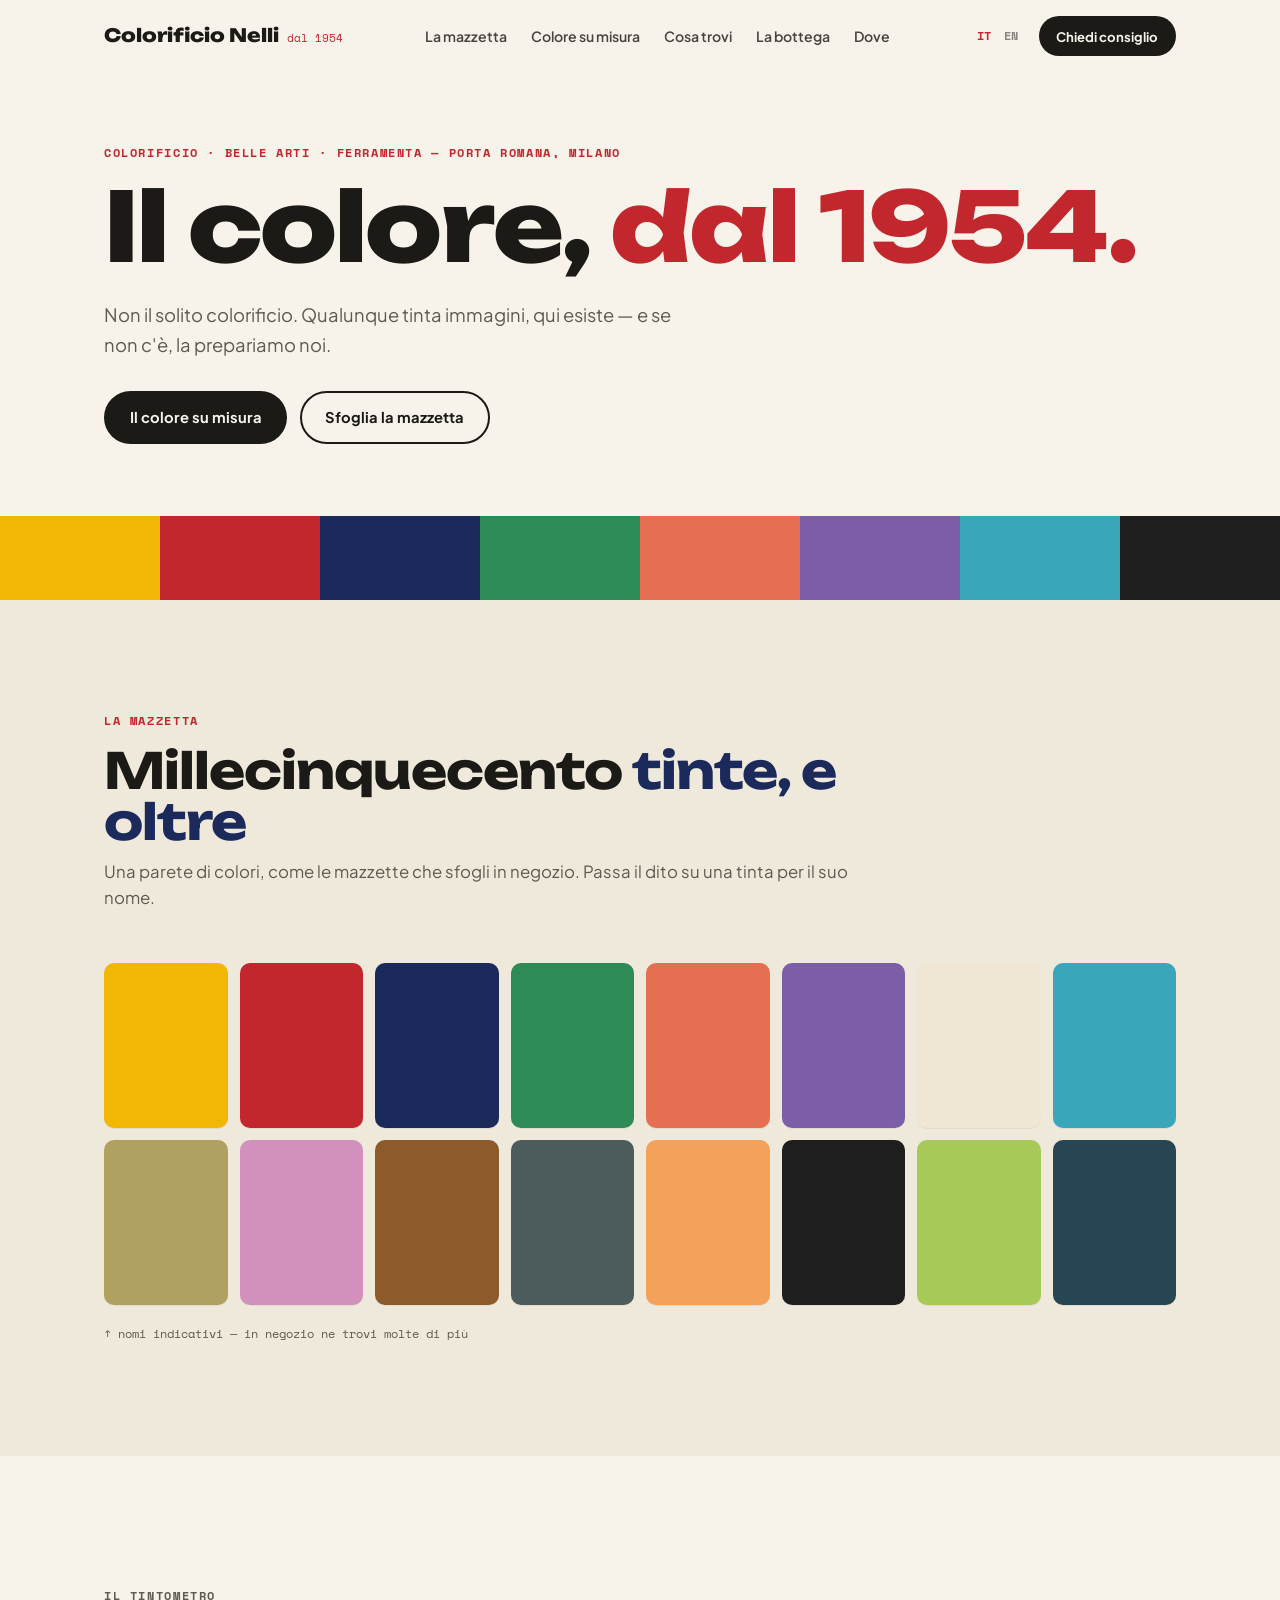
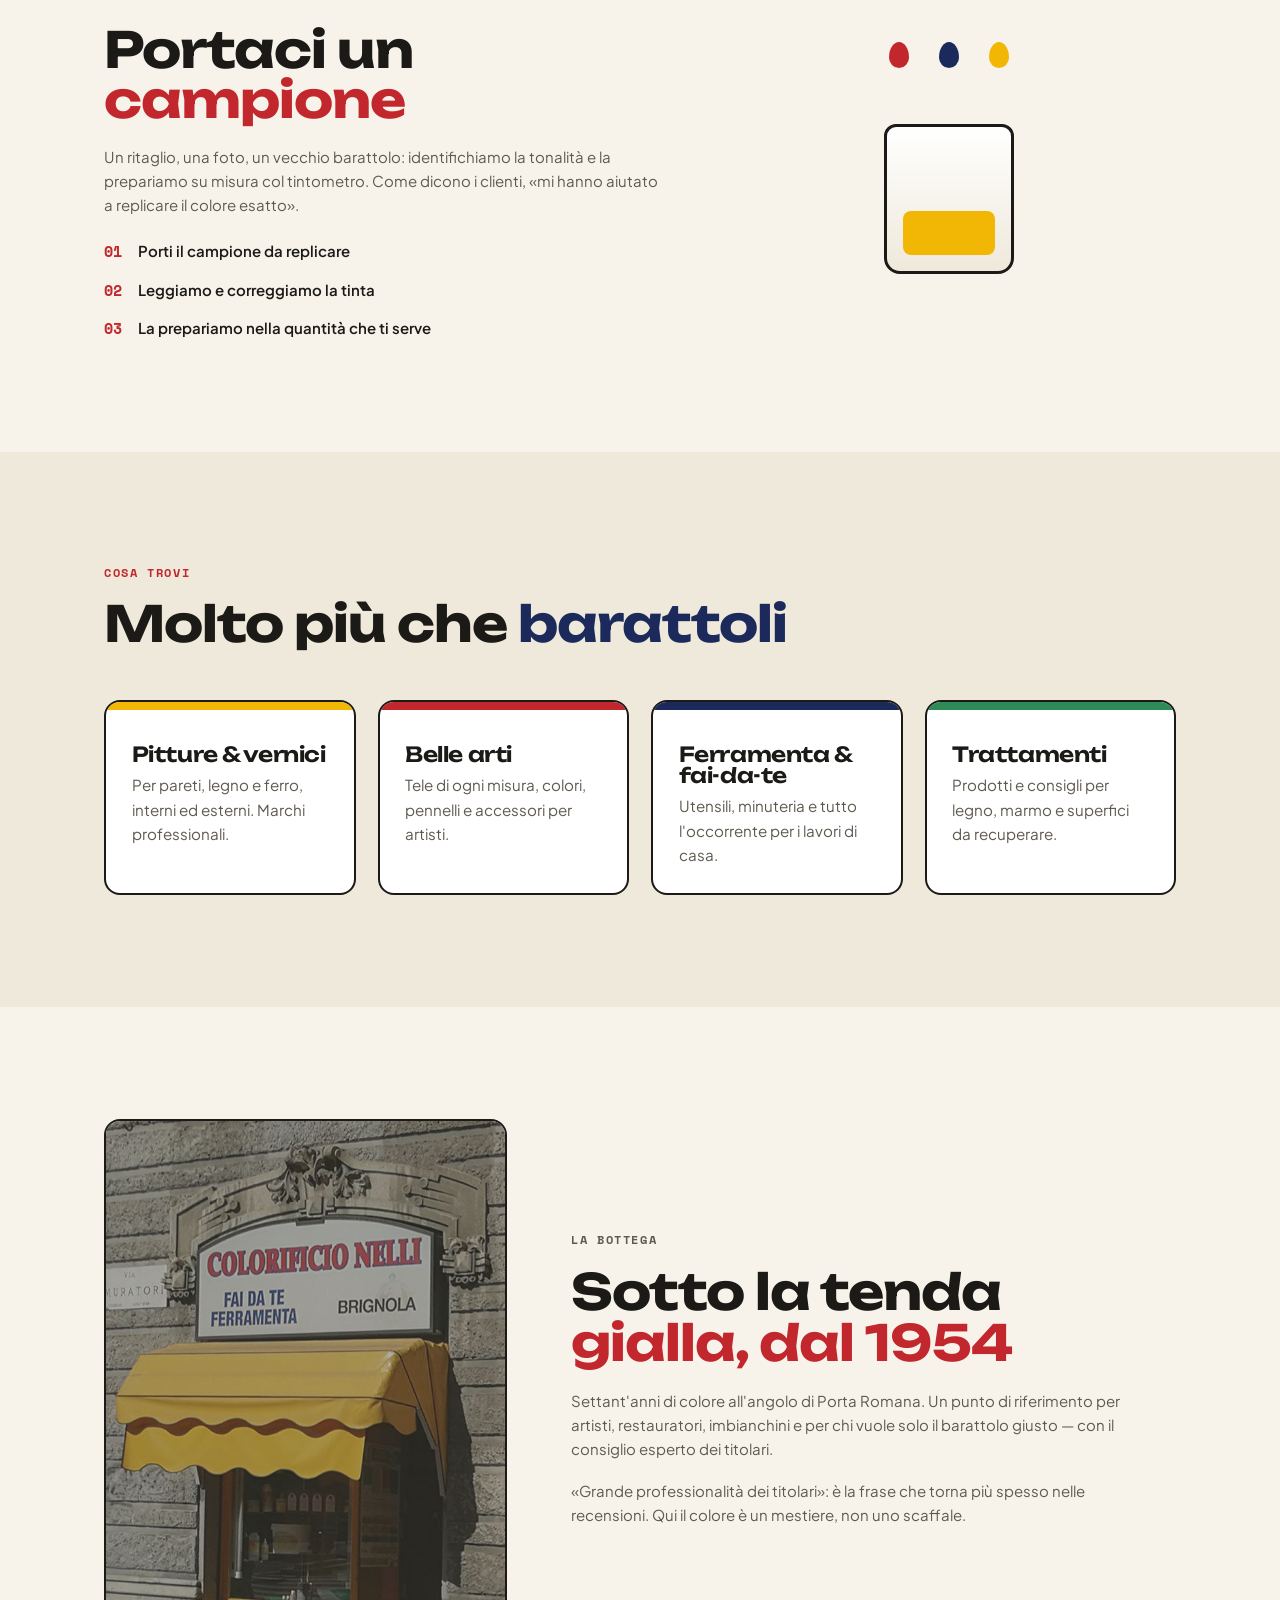
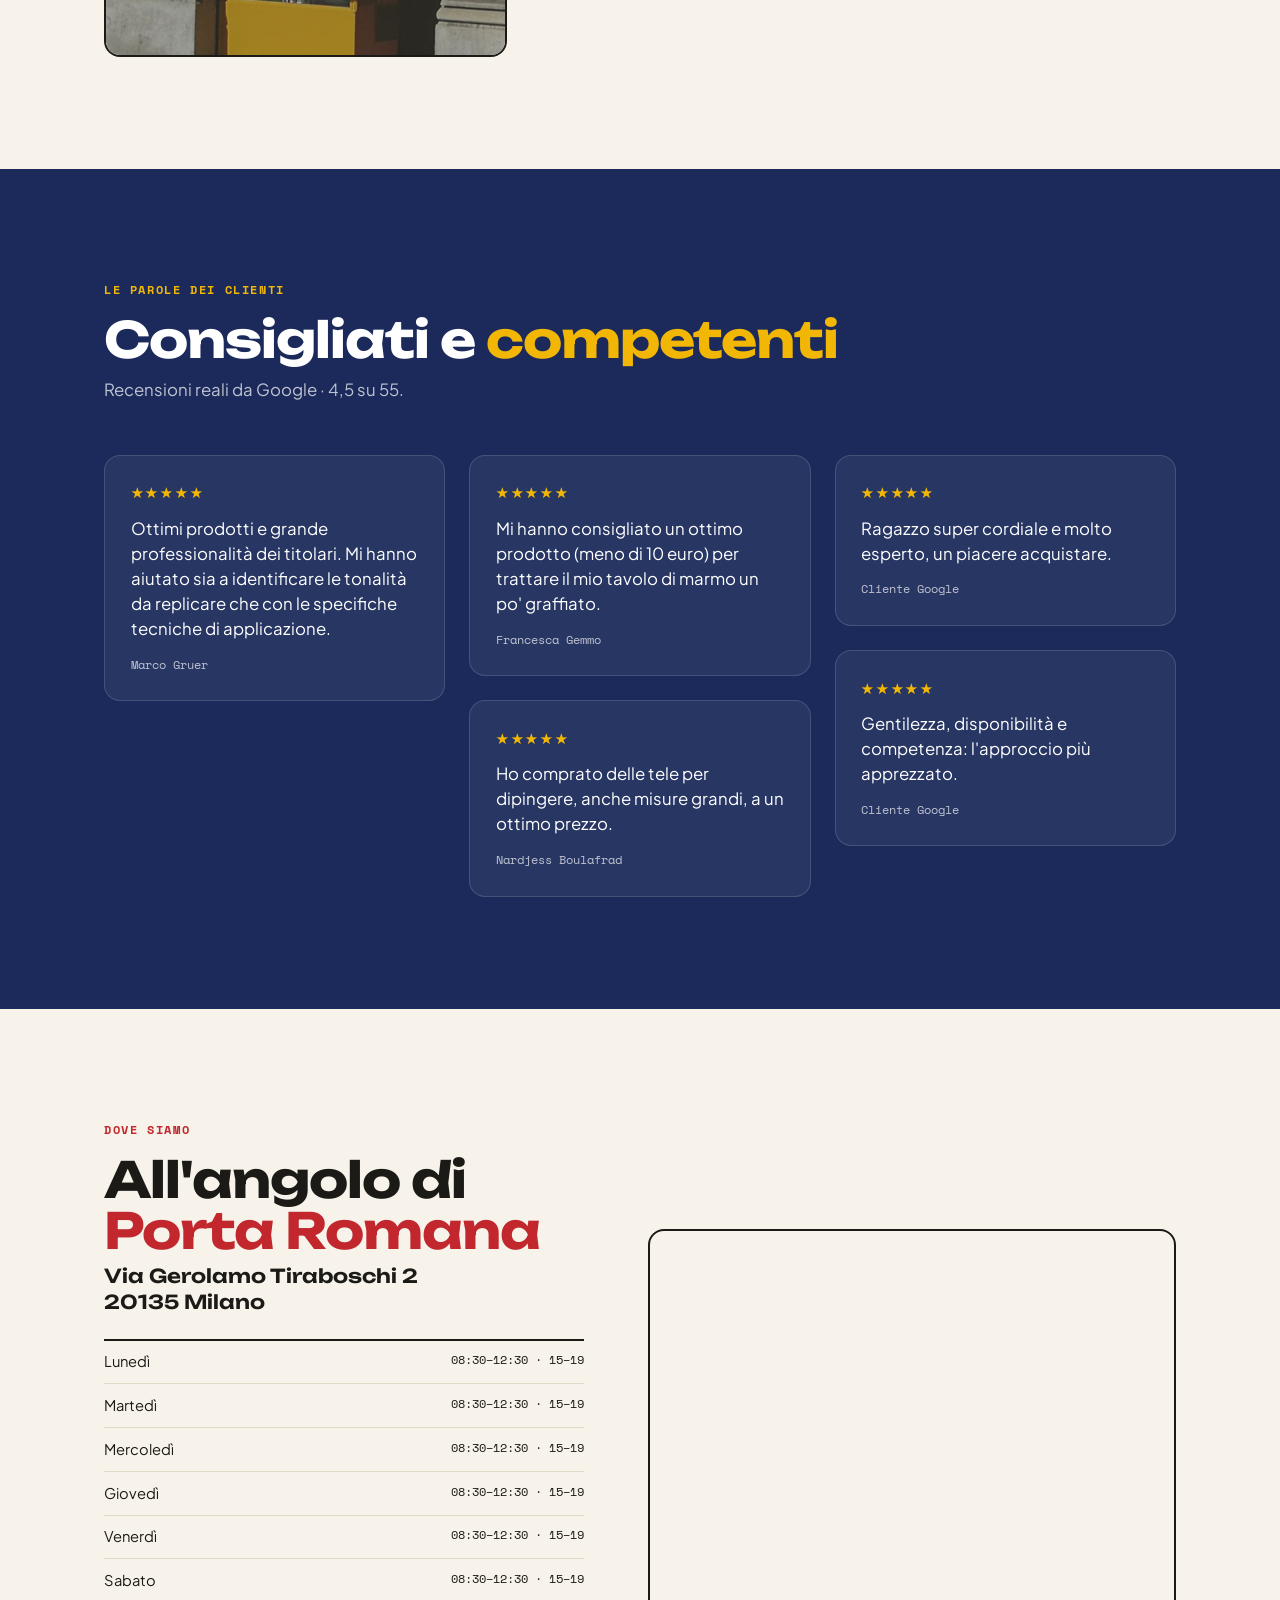
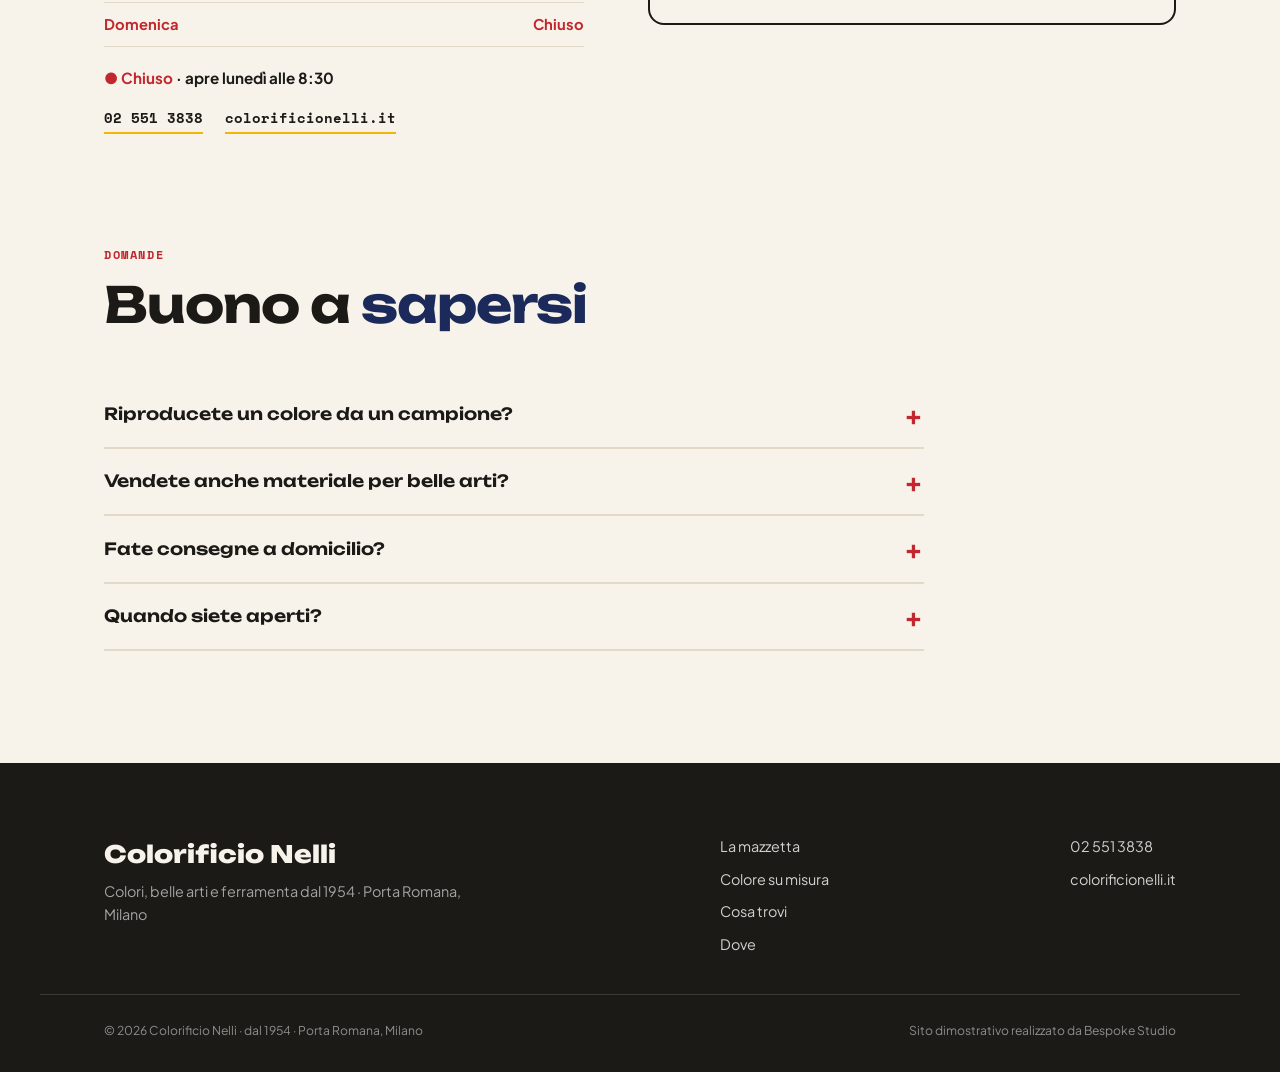
==== index.html @ 4a7a1a39 "Colorificio Nelli — colori, belle arti e ferramenta dal 1954 (Porta Romana) Restyle premium (da colo" ====
<!DOCTYPE html>
<html lang="it" class="no-js">
<head>
<meta charset="utf-8">
<meta name="viewport" content="width=device-width, initial-scale=1">
<title>Colorificio Nelli — Colori, belle arti e ferramenta dal 1954 · Porta Romana, Milano</title>
<meta name="description" content="Colorificio Nelli, dal 1954 a Porta Romana: pitture e vernici, tintometro e colore su misura, belle arti, ferramenta e fai-da-te. Non il solito colorificio.">
<link rel="canonical" href="https://rotenzark.github.io/colorificio-nelli/">
<meta property="og:type" content="website">
<meta property="og:title" content="Colorificio Nelli — dal 1954 a Porta Romana, Milano">
<meta property="og:description" content="Qualunque colore esiste. Tintometro, pitture, belle arti e ferramenta in una bottega storica dal 1954.">
<meta property="og:image" content="https://rotenzark.github.io/colorificio-nelli/img/og-image.jpg">
<meta property="og:url" content="https://rotenzark.github.io/colorificio-nelli/">
<meta name="twitter:card" content="summary_large_image">
<meta name="theme-color" content="#F2B705">
<link rel="icon" href="img/favicon.svg" type="image/svg+xml">
<link rel="icon" href="img/favicon-32.png" sizes="32x32" type="image/png">
<link rel="apple-touch-icon" href="img/apple-touch-icon.png">
<link rel="preconnect" href="https://fonts.googleapis.com">
<link rel="preconnect" href="https://fonts.gstatic.com" crossorigin>
<link href="https://fonts.googleapis.com/css2?family=Unbounded:wght@600;700;800&family=Plus+Jakarta+Sans:wght@400;500;600;700&family=Space+Mono:wght@400;700&display=swap" rel="stylesheet">
<link rel="stylesheet" href="css/style.css?v=1">
<script>document.documentElement.className = document.documentElement.className.replace('no-js','js');</script>
<script type="application/ld+json">
{
  "@context": "https://schema.org",
  "@type": "HardwareStore",
  "additionalType": "https://schema.org/Store",
  "name": "Colorificio Nelli",
  "description": "Colorificio, belle arti e ferramenta dal 1954 a Porta Romana, Milano. Pitture, vernici, tintometro e colore su misura.",
  "image": "https://rotenzark.github.io/colorificio-nelli/img/og-image.jpg",
  "url": "https://rotenzark.github.io/colorificio-nelli/",
  "telephone": "+390255153838",
  "foundingDate": "1954",
  "priceRange": "€€",
  "address": { "@type": "PostalAddress", "streetAddress": "Via Gerolamo Tiraboschi 2", "postalCode": "20135", "addressLocality": "Milano", "addressCountry": "IT" },
  "geo": { "@type": "GeoCoordinates", "latitude": 45.4519782, "longitude": 9.2086396 },
  "openingHoursSpecification": [{ "@type": "OpeningHoursSpecification", "dayOfWeek": ["Monday","Tuesday","Wednesday","Thursday","Friday","Saturday"], "opens": "08:30", "closes": "12:30" },
    { "@type": "OpeningHoursSpecification", "dayOfWeek": ["Monday","Tuesday","Wednesday","Thursday","Friday","Saturday"], "opens": "15:00", "closes": "19:00" }],
  "aggregateRating": { "@type": "AggregateRating", "ratingValue": "4.5", "reviewCount": "55" }
}
</script>
<script type="application/ld+json">
{ "@context": "https://schema.org", "@type": "FAQPage", "mainEntity": [
  { "@type": "Question", "name": "Riproducete un colore da un campione?", "acceptedAnswer": { "@type": "Answer", "text": "Sì. Con il tintometro replichiamo la tonalità che ci porti — da un ritaglio, una foto o un vecchio barattolo — e la prepariamo su misura." } },
  { "@type": "Question", "name": "Vendete anche materiale per belle arti?", "acceptedAnswer": { "@type": "Answer", "text": "Sì: tele di ogni misura, colori, pennelli e accessori per artisti, oltre a pitture, vernici, ferramenta e fai-da-te." } },
  { "@type": "Question", "name": "Fate consegne a domicilio?", "acceptedAnswer": { "@type": "Answer", "text": "Sì, consegniamo a domicilio a Milano, oltre al ritiro in negozio." } },
  { "@type": "Question", "name": "Dove siete e quando siete aperti?", "acceptedAnswer": { "@type": "Answer", "text": "Via Gerolamo Tiraboschi 2, a Porta Romana. Da lunedì a sabato 8:30–12:30 e 15:00–19:00. Domenica chiuso." } }
]}
</script>
</head>
<body>

<div class="intro" id="intro" aria-hidden="true">
  <div class="intro__swatches" aria-hidden="true"><i></i><i></i><i></i><i></i><i></i></div>
  <span class="intro__mark">Colorificio Nelli</span>
  <span class="intro__sub" data-i18n="intro.sub">dal 1954</span>
</div>

<header class="site-head" id="head">
  <div class="wrap head__row">
    <a class="brand" href="#top" aria-label="Colorificio Nelli — home">
      <span class="brand__word">Colorificio Nelli</span><span class="brand__since mono">dal 1954</span>
    </a>
    <nav class="nav" id="nav" aria-label="Principale">
      <a href="#mazzetta" data-i18n="nav.swatches">La mazzetta</a>
      <a href="#colore" data-i18n="nav.tint">Colore su misura</a>
      <a href="#trovi" data-i18n="nav.find">Cosa trovi</a>
      <a href="#bottega" data-i18n="nav.shop">La bottega</a>
      <a href="#dove" data-i18n="nav.where">Dove</a>
    </nav>
    <div class="head__actions">
      <div class="lang" role="group" aria-label="Lingua / Language">
        <button type="button" class="lang__btn is-active" data-lang="it" aria-pressed="true">IT</button>
        <button type="button" class="lang__btn" data-lang="en" aria-pressed="false">EN</button>
      </div>
      <a class="btn btn--ink head__cta" href="tel:+390255153838" data-i18n="cta.advice">Chiedi consiglio</a>
      <button type="button" class="burger" id="burger" aria-label="Menu" aria-expanded="false" aria-controls="nav"><span></span><span></span></button>
    </div>
  </div>
</header>

<main id="top">

  <!-- HERO -->
  <section class="hero" id="hero">
    <div class="wrap hero__inner">
      <p class="eyebrow reveal" data-i18n="hero.eyebrow">Colorificio · Belle arti · Ferramenta — Porta Romana, Milano</p>
      <h1 class="hero__title reveal"><span data-i18n="hero.t1">Il colore,</span> <span class="hl" data-i18n="hero.t2">dal 1954.</span></h1>
      <p class="hero__lead reveal" data-i18n="hero.lead">Non il solito colorificio. Qualunque tinta immagini, qui esiste — e se non c'è, la prepariamo noi.</p>
      <div class="hero__cta reveal">
        <a class="btn btn--ink" href="#colore" data-i18n="hero.cta1">Il colore su misura</a>
        <a class="btn btn--ghost" href="#mazzetta" data-i18n="hero.cta2">Sfoglia la mazzetta</a>
      </div>
    </div>
    <div class="hero__strip" aria-hidden="true"></div>
  </section>

  <!-- MAZZETTA (gesto-firma) -->
  <section class="swatches" id="mazzetta">
    <div class="wrap">
      <header class="sec-head reveal">
        <p class="eyebrow" data-i18n="sw.eyebrow">La mazzetta</p>
        <h2><span data-i18n="sw.t1">Millecinquecento</span> <span class="hl2" data-i18n="sw.t2">tinte, e oltre</span></h2>
        <p class="sec-head__lead" data-i18n="sw.lead">Una parete di colori, come le mazzette che sfogli in negozio. Passa il dito su una tinta per il suo nome.</p>
      </header>
      <div class="mazzetta" role="list">
        <button class="tint" role="listitem" style="--c:#F2B705" data-name="Giallo Tenda" data-code="NL 54"></button>
        <button class="tint" role="listitem" style="--c:#C1272D" data-name="Rosso Insegna" data-code="NL 01"></button>
        <button class="tint" role="listitem" style="--c:#1B2A5B" data-name="Blu Navigli" data-code="NL 12"></button>
        <button class="tint" role="listitem" style="--c:#2E8B57" data-name="Verde Bottiglia" data-code="NL 22"></button>
        <button class="tint" role="listitem" style="--c:#E76F51" data-name="Terracotta" data-code="NL 33"></button>
        <button class="tint" role="listitem" style="--c:#7B5EA7" data-name="Viola Glicine" data-code="NL 41"></button>
        <button class="tint" role="listitem" style="--c:#EFE7D3" data-name="Bianco Calce" data-code="NL 00"></button>
        <button class="tint" role="listitem" style="--c:#3AA6B9" data-name="Turchese" data-code="NL 27"></button>
        <button class="tint" role="listitem" style="--c:#B0A160" data-name="Verde Salvia" data-code="NL 19"></button>
        <button class="tint" role="listitem" style="--c:#D291BC" data-name="Rosa Cipria" data-code="NL 45"></button>
        <button class="tint" role="listitem" style="--c:#8C5A2B" data-name="Terra di Siena" data-code="NL 36"></button>
        <button class="tint" role="listitem" style="--c:#4C5B5C" data-name="Grigio Milano" data-code="NL 08"></button>
        <button class="tint" role="listitem" style="--c:#F4A259" data-name="Ocra" data-code="NL 31"></button>
        <button class="tint" role="listitem" style="--c:#1E1E1E" data-name="Nero Grafite" data-code="NL 99"></button>
        <button class="tint" role="listitem" style="--c:#A7C957" data-name="Verde Mela" data-code="NL 24"></button>
        <button class="tint" role="listitem" style="--c:#264653" data-name="Blu Notte" data-code="NL 14"></button>
      </div>
      <p class="swatches__hint mono reveal" data-i18n="sw.hint">↑ nomi indicativi — in negozio ne trovi molte di più</p>
    </div>
  </section>

  <!-- COLORE SU MISURA -->
  <section class="tint-sec" id="colore">
    <div class="wrap tint-sec__grid">
      <div class="tint-sec__text">
        <p class="eyebrow reveal" data-i18n="ts.eyebrow">Il tintometro</p>
        <h2 class="reveal"><span data-i18n="ts.t1">Portaci un</span> <span class="hl" data-i18n="ts.t2">campione</span></h2>
        <p class="reveal" data-i18n="ts.p1">Un ritaglio, una foto, un vecchio barattolo: identifichiamo la tonalità e la prepariamo su misura col tintometro. Come dicono i clienti, «mi hanno aiutato a replicare il colore esatto».</p>
        <ul class="steps reveal">
          <li><span class="steps__n mono">01</span><span data-i18n="ts.s1">Porti il campione da replicare</span></li>
          <li><span class="steps__n mono">02</span><span data-i18n="ts.s2">Leggiamo e correggiamo la tinta</span></li>
          <li><span class="steps__n mono">03</span><span data-i18n="ts.s3">La prepariamo nella quantità che ti serve</span></li>
        </ul>
      </div>
      <div class="tint-sec__viz reveal" aria-hidden="true">
        <div class="mixer"><span class="mixer__drop d1"></span><span class="mixer__drop d2"></span><span class="mixer__drop d3"></span><span class="mixer__can"></span></div>
      </div>
    </div>
  </section>

  <!-- COSA TROVI -->
  <section class="finds" id="trovi">
    <div class="wrap">
      <header class="sec-head reveal">
        <p class="eyebrow" data-i18n="f.eyebrow">Cosa trovi</p>
        <h2><span data-i18n="f.t1">Molto più che</span> <span class="hl2" data-i18n="f.t2">barattoli</span></h2>
      </header>
      <ul class="finds__grid">
        <li class="reveal" style="--a:#F2B705"><h3 data-i18n="f.1t">Pitture & vernici</h3><p data-i18n="f.1d">Per pareti, legno e ferro, interni ed esterni. Marchi professionali.</p></li>
        <li class="reveal" style="--a:#C1272D"><h3 data-i18n="f.2t">Belle arti</h3><p data-i18n="f.2d">Tele di ogni misura, colori, pennelli e accessori per artisti.</p></li>
        <li class="reveal" style="--a:#1B2A5B"><h3 data-i18n="f.3t">Ferramenta & fai-da-te</h3><p data-i18n="f.3d">Utensili, minuteria e tutto l'occorrente per i lavori di casa.</p></li>
        <li class="reveal" style="--a:#2E8B57"><h3 data-i18n="f.4t">Trattamenti</h3><p data-i18n="f.4d">Prodotti e consigli per legno, marmo e superfici da recuperare.</p></li>
      </ul>
    </div>
  </section>

  <!-- BOTTEGA -->
  <section class="shop" id="bottega">
    <div class="wrap shop__grid">
      <div class="shop__media reveal"><img src="img/facciata.jpg" width="585" height="1000" alt="La bottega Colorificio Nelli" loading="lazy"></div>
      <div class="shop__text">
        <p class="eyebrow reveal" data-i18n="shop.eyebrow">La bottega</p>
        <h2 class="reveal"><span data-i18n="shop.t1">Sotto la tenda</span> <span class="hl" data-i18n="shop.t2">gialla, dal 1954</span></h2>
        <p class="reveal" data-i18n="shop.p1">Settant'anni di colore all'angolo di Porta Romana. Un punto di riferimento per artisti, restauratori, imbianchini e per chi vuole solo il barattolo giusto — con il consiglio esperto dei titolari.</p>
        <p class="reveal" data-i18n="shop.p2">«Grande professionalità dei titolari»: è la frase che torna più spesso nelle recensioni. Qui il colore è un mestiere, non uno scaffale.</p>
      </div>
    </div>
  </section>

  <!-- RECENSIONI -->
  <section class="reviews" id="recensioni">
    <div class="wrap">
      <header class="sec-head reveal">
        <p class="eyebrow" data-i18n="rev.eyebrow">Le parole dei clienti</p>
        <h2><span data-i18n="rev.t1">Consigliati e</span> <span class="hl2" data-i18n="rev.t2">competenti</span></h2>
        <p class="sec-head__lead" data-i18n="rev.lead">Recensioni reali da Google · 4,5 su 55.</p>
      </header>
      <div class="reviews__grid">
        <figure class="review reveal"><div class="review__stars">★★★★★</div><blockquote data-i18n="rev.q1">Ottimi prodotti e grande professionalità dei titolari. Mi hanno aiutato sia a identificare le tonalità da replicare che con le specifiche tecniche di applicazione.</blockquote><figcaption>Marco Gruer</figcaption></figure>
        <figure class="review reveal"><div class="review__stars">★★★★★</div><blockquote data-i18n="rev.q2">Mi hanno consigliato un ottimo prodotto (meno di 10 euro) per trattare il mio tavolo di marmo un po' graffiato.</blockquote><figcaption>Francesca Gemmo</figcaption></figure>
        <figure class="review reveal"><div class="review__stars">★★★★★</div><blockquote data-i18n="rev.q3">Ho comprato delle tele per dipingere, anche misure grandi, a un ottimo prezzo.</blockquote><figcaption>Nardjess Boulafrad</figcaption></figure>
        <figure class="review reveal"><div class="review__stars">★★★★★</div><blockquote data-i18n="rev.q4">Ragazzo super cordiale e molto esperto, un piacere acquistare.</blockquote><figcaption>Cliente Google</figcaption></figure>
        <figure class="review reveal"><div class="review__stars">★★★★★</div><blockquote data-i18n="rev.q5">Gentilezza, disponibilità e competenza: l'approccio più apprezzato.</blockquote><figcaption>Cliente Google</figcaption></figure>
      </div>
    </div>
  </section>

  <!-- DOVE -->
  <section class="where" id="dove">
    <div class="wrap where__grid">
      <div class="where__info">
        <p class="eyebrow reveal" data-i18n="where.eyebrow">Dove siamo</p>
        <h2 class="reveal"><span data-i18n="where.t1">All'angolo di</span> <span class="hl" data-i18n="where.t2">Porta Romana</span></h2>
        <address class="where__addr reveal">Via Gerolamo Tiraboschi 2<br>20135 Milano</address>
        <ul class="hours reveal" id="hours" aria-label="Orari">
          <li data-day="1"><span data-i18n="day.mon">Lunedì</span><span class="mono">08:30–12:30 · 15–19</span></li>
          <li data-day="2"><span data-i18n="day.tue">Martedì</span><span class="mono">08:30–12:30 · 15–19</span></li>
          <li data-day="3"><span data-i18n="day.wed">Mercoledì</span><span class="mono">08:30–12:30 · 15–19</span></li>
          <li data-day="4"><span data-i18n="day.thu">Giovedì</span><span class="mono">08:30–12:30 · 15–19</span></li>
          <li data-day="5"><span data-i18n="day.fri">Venerdì</span><span class="mono">08:30–12:30 · 15–19</span></li>
          <li data-day="6"><span data-i18n="day.sat">Sabato</span><span class="mono">08:30–12:30 · 15–19</span></li>
          <li data-day="0"><span data-i18n="day.sun">Domenica</span><span data-i18n="closed">Chiuso</span></li>
        </ul>
        <p class="where__status reveal" id="status" aria-live="polite"></p>
        <div class="where__links reveal">
          <a href="tel:+390255153838">02 551 3838</a>
          <a href="https://www.colorificionelli.it" target="_blank" rel="noopener">colorificionelli.it</a>
        </div>
      </div>
      <div class="where__map reveal">
        <iframe title="Mappa Colorificio Nelli" src="https://www.google.com/maps?q=Via%20Gerolamo%20Tiraboschi%202%20Milano&output=embed" loading="lazy" referrerpolicy="no-referrer-when-downgrade"></iframe>
      </div>
    </div>
  </section>

  <!-- FAQ -->
  <section class="faq" id="faq">
    <div class="wrap">
      <header class="sec-head reveal">
        <p class="eyebrow" data-i18n="faq.eyebrow">Domande</p>
        <h2><span data-i18n="faq.t1">Buono a</span> <span class="hl2" data-i18n="faq.t2">sapersi</span></h2>
      </header>
      <div class="faq__list">
        <details class="faq__item reveal"><summary data-i18n="faq.q1">Riproducete un colore da un campione?</summary><p data-i18n="faq.a1">Sì. Con il tintometro replichiamo la tonalità che ci porti — da un ritaglio, una foto o un vecchio barattolo — e la prepariamo su misura.</p></details>
        <details class="faq__item reveal"><summary data-i18n="faq.q2">Vendete anche materiale per belle arti?</summary><p data-i18n="faq.a2">Sì: tele di ogni misura, colori, pennelli e accessori, oltre a pitture, vernici, ferramenta e fai-da-te.</p></details>
        <details class="faq__item reveal"><summary data-i18n="faq.q3">Fate consegne a domicilio?</summary><p data-i18n="faq.a3">Sì, consegniamo a domicilio a Milano, oltre al ritiro in negozio.</p></details>
        <details class="faq__item reveal"><summary data-i18n="faq.q4">Quando siete aperti?</summary><p data-i18n="faq.a4">Da lunedì a sabato, 8:30–12:30 e 15:00–19:00. Domenica chiuso.</p></details>
      </div>
    </div>
  </section>
</main>

<footer class="site-foot">
  <div class="wrap foot__row">
    <div class="foot__brand">
      <span class="foot__mark">Colorificio Nelli</span>
      <p data-i18n="foot.tag">Colori, belle arti e ferramenta dal 1954 · Porta Romana, Milano</p>
    </div>
    <nav class="foot__nav" aria-label="Footer">
      <a href="#mazzetta" data-i18n="nav.swatches">La mazzetta</a>
      <a href="#colore" data-i18n="nav.tint">Colore su misura</a>
      <a href="#trovi" data-i18n="nav.find">Cosa trovi</a>
      <a href="#dove" data-i18n="nav.where">Dove</a>
    </nav>
    <div class="foot__social">
      <a href="tel:+390255153838">02 551 3838</a>
      <a href="https://www.colorificionelli.it" target="_blank" rel="noopener">colorificionelli.it</a>
    </div>
  </div>
  <div class="wrap foot__legal">
    <span>© <span id="year">2026</span> Colorificio Nelli · dal 1954 · Porta Romana, Milano</span>
    <span class="foot__demo" data-i18n="foot.demo">Sito dimostrativo realizzato da Bespoke Studio</span>
  </div>
</footer>

<div class="actionbar" aria-hidden="false">
  <a href="tel:+390255153838" data-i18n="ab.call">Chiama</a>
  <a href="#dove" data-i18n="ab.where">Dove</a>
  <a class="actionbar__cta" href="#colore" data-i18n="ab.tint">Colore su misura</a>
</div>

<!-- swatch tooltip -->
<div class="tip mono" id="tip" aria-hidden="true"></div>

<script src="js/main.js?v=1"></script>
</body>
</html>
---- css/style.css ----
/* ============================================================
   Colorificio Nelli — colori, belle arti, ferramenta dal 1954
   Concept: il colore su misura — la mazzetta come gesto-firma
   Type: Unbounded (display) · Plus Jakarta Sans (text) · Space Mono (codici)
   ============================================================ */
*,*::before,*::after{box-sizing:border-box}
html{-webkit-text-size-adjust:100%}
body{margin:0}
img{max-width:100%;height:auto;display:block}
button{font:inherit;color:inherit;cursor:pointer;background:none;border:0}
a{color:inherit;text-decoration:none}
h1,h2,h3,p,figure,blockquote,ul,address{margin:0}
ul{list-style:none;padding:0}
address{font-style:normal}
:focus-visible{outline:3px solid var(--navy);outline-offset:2px}

:root{
  --paper:#F7F3EA;
  --paper-2:#EFE9DB;
  --card:#FFFFFF;
  --ink:#1B1A17;
  --ink-soft:#5F5A50;
  --line:#E2D9C6;
  --yellow:#F2B705;
  --red:#C1272D;
  --navy:#1B2A5B;
  --serif:'Unbounded',system-ui,sans-serif;
  --sans:'Plus Jakarta Sans',system-ui,-apple-system,Segoe UI,Roboto,sans-serif;
  --mono:'Space Mono',ui-monospace,monospace;
  --wrap:1200px;
  --gutter:clamp(20px,5vw,64px);
  --r:16px;
  --ease:cubic-bezier(.22,.61,.36,1);
}
body{font-family:var(--sans);color:var(--ink);background:var(--paper);line-height:1.6;
  font-size:clamp(15px,1.05vw,17px);-webkit-font-smoothing:antialiased}

.wrap{width:100%;max-width:var(--wrap);margin-inline:auto;padding-inline:var(--gutter)}
h1,h2,h3{font-family:var(--serif);font-weight:700;line-height:1.02;letter-spacing:-.02em}
h2{font-size:clamp(1.9rem,4.6vw,3.1rem)}
h3{font-family:var(--serif);font-weight:600;font-size:clamp(1.05rem,1.8vw,1.3rem)}
.hl{color:var(--red)}
.hl2{color:var(--navy)}
.mono{font-family:var(--mono)}

.eyebrow{font-family:var(--mono);font-size:.72rem;font-weight:700;letter-spacing:.14em;text-transform:uppercase;
  color:var(--red);margin-bottom:1rem}
.sec-head{max-width:760px;margin-bottom:clamp(2rem,5vw,3.2rem)}
.sec-head h2{margin-bottom:.7rem}
.sec-head__lead{color:var(--ink-soft);font-size:1.05rem}

.btn{display:inline-flex;align-items:center;justify-content:center;font-family:var(--sans);font-weight:700;
  font-size:.92rem;padding:.85em 1.6em;border-radius:999px;transition:transform .25s var(--ease),background .25s,color .25s,border-color .25s;
  border:2px solid transparent;white-space:nowrap}
.btn:hover{transform:translateY(-2px)}
.btn--ink{background:var(--ink);color:var(--paper)}
.btn--ink:hover{background:var(--navy)}
.btn--ghost{border-color:var(--ink);color:var(--ink)}
.btn--ghost:hover{background:var(--ink);color:var(--paper)}

.reveal{opacity:0;transform:translateY(22px);transition:opacity .7s var(--ease),transform .7s var(--ease)}
.reveal.is-visible{opacity:1;transform:none}
.no-js .reveal{opacity:1;transform:none}

/* INTRO */
.intro{position:fixed;inset:0;z-index:200;display:flex;flex-direction:column;align-items:center;justify-content:center;gap:1rem;
  background:var(--ink);color:var(--paper);transition:opacity .7s ease,visibility .7s ease}
.intro.is-done{opacity:0;visibility:hidden;pointer-events:none}
.intro__swatches{display:flex;gap:8px;margin-bottom:.4rem}
.intro__swatches i{width:26px;height:26px;border-radius:5px;opacity:0;transform:translateY(10px);animation:sw .6s var(--ease) forwards}
.intro__swatches i:nth-child(1){background:var(--yellow);animation-delay:.05s}
.intro__swatches i:nth-child(2){background:var(--red);animation-delay:.15s}
.intro__swatches i:nth-child(3){background:var(--navy);animation-delay:.25s}
.intro__swatches i:nth-child(4){background:#2E8B57;animation-delay:.35s}
.intro__swatches i:nth-child(5){background:#7B5EA7;animation-delay:.45s}
@keyframes sw{to{opacity:1;transform:none}}
.intro__mark{font-family:var(--serif);font-weight:800;font-size:clamp(1.6rem,6vw,3rem);opacity:0;animation:sw .7s var(--ease) .5s forwards}
.intro__sub{font-family:var(--mono);letter-spacing:.2em;text-transform:uppercase;font-size:.72rem;color:var(--yellow);opacity:0;animation:sw .7s var(--ease) .65s forwards}

/* HEADER */
.site-head{position:fixed;top:0;left:0;right:0;z-index:100;transition:background .4s var(--ease),box-shadow .4s;border-bottom:2px solid transparent}
.site-head.is-scrolled{background:var(--paper);border-color:var(--ink)}
.head__row{display:flex;align-items:center;justify-content:space-between;gap:1rem;min-height:72px}
.brand{display:flex;align-items:baseline;gap:.5rem}
.brand__word{font-family:var(--serif);font-weight:800;font-size:1.15rem}
.brand__since{font-size:.66rem;color:var(--red)}
.nav{display:flex;gap:1.5rem}
.nav a{font-size:.88rem;font-weight:600;color:var(--ink);opacity:.8;transition:opacity .2s,color .2s}
.nav a:hover{opacity:1;color:var(--red)}
.head__actions{display:flex;align-items:center;gap:1rem}
.lang{display:flex;gap:.15rem;font-size:.78rem;font-family:var(--mono)}
.lang__btn{padding:.2em .4em;border-radius:5px;font-weight:700;opacity:.5;transition:opacity .2s,color .2s}
.lang__btn.is-active{opacity:1;color:var(--red)}
.head__cta{padding:.55em 1.2em;font-size:.82rem}
.burger{display:none;flex-direction:column;gap:5px;padding:8px;position:relative;z-index:120}
.burger span{width:24px;height:2.5px;background:var(--ink);transition:.3s}

/* HERO */
.hero{padding:clamp(7rem,16vh,11rem) 0 0;position:relative;overflow:hidden}
.hero__inner{padding-bottom:clamp(2.5rem,6vw,4.5rem)}
.hero__title{font-size:clamp(2.6rem,8vw,6rem);font-weight:800;max-width:16ch}
.hero__lead{max-width:46ch;margin:1.5rem 0 2rem;font-size:1.15rem;color:var(--ink-soft)}
.hero__cta{display:flex;gap:.8rem;flex-wrap:wrap}
.hero__strip{height:clamp(48px,7vw,84px);background:linear-gradient(90deg,
  var(--yellow) 0 12.5%, var(--red) 12.5% 25%, var(--navy) 25% 37.5%, #2E8B57 37.5% 50%,
  #E76F51 50% 62.5%, #7B5EA7 62.5% 75%, #3AA6B9 75% 87.5%, #1E1E1E 87.5% 100%)}

/* MAZZETTA */
.swatches{padding:clamp(4rem,9vw,7rem) 0;background:var(--paper-2)}
.mazzetta{display:grid;grid-template-columns:repeat(8,1fr);gap:clamp(8px,1vw,12px)}
.tint{aspect-ratio:3/4;background:var(--c);border-radius:10px;position:relative;transition:transform .25s var(--ease),box-shadow .25s;
  box-shadow:0 1px 0 rgba(0,0,0,.06)}
.tint:hover,.tint:focus-visible{transform:translateY(-6px) scale(1.03);box-shadow:0 12px 24px rgba(0,0,0,.18);z-index:2}
.swatches__hint{margin-top:1.2rem;color:var(--ink-soft);font-size:.78rem}
.tip{position:fixed;z-index:150;background:var(--ink);color:var(--paper);padding:.4em .7em;border-radius:7px;font-size:.72rem;
  pointer-events:none;opacity:0;transform:translateY(4px);transition:opacity .15s,transform .15s;white-space:nowrap}
.tip.is-on{opacity:1;transform:none}
.tip b{color:var(--yellow)}

/* COLORE SU MISURA */
.tint-sec{padding:clamp(4rem,9vw,7rem) 0}
.tint-sec__grid{display:grid;grid-template-columns:1.1fr .9fr;gap:clamp(2rem,5vw,4rem);align-items:center}
.tint-sec__text p{color:var(--ink-soft);max-width:52ch;margin:1.2rem 0}
.steps{display:flex;flex-direction:column;gap:.9rem;margin-top:1.4rem}
.steps li{display:flex;gap:1rem;align-items:baseline;font-weight:600}
.steps__n{color:var(--red);font-weight:700}
.tint-sec__viz{display:grid;place-items:center;min-height:280px}
.mixer{position:relative;width:200px;height:240px}
.mixer__can{position:absolute;bottom:0;left:50%;transform:translateX(-50%);width:130px;height:150px;border-radius:12px 12px 16px 16px;
  background:linear-gradient(#fff,#efe9db);border:3px solid var(--ink)}
.mixer__can::after{content:"";position:absolute;left:16px;right:16px;bottom:16px;height:44px;border-radius:8px;
  background:var(--yellow);animation:fill 5s var(--ease) infinite}
@keyframes fill{0%{background:var(--yellow)}33%{background:var(--red)}66%{background:var(--navy)}100%{background:#2E8B57}}
.mixer__drop{position:absolute;top:8px;width:20px;height:26px;border-radius:50% 50% 50% 50%/60% 60% 40% 40%;
  animation:drop 2.6s var(--ease) infinite}
.mixer__drop.d1{left:40px;background:var(--red);animation-delay:0s}
.mixer__drop.d2{left:90px;background:var(--navy);animation-delay:.6s}
.mixer__drop.d3{left:140px;background:var(--yellow);animation-delay:1.2s}
@keyframes drop{0%{transform:translateY(0);opacity:0}20%{opacity:1}70%{transform:translateY(150px);opacity:1}80%{transform:translateY(160px);opacity:0}100%{opacity:0}}

/* COSA TROVI */
.finds{padding:clamp(4rem,9vw,7rem) 0;background:var(--paper-2)}
.finds__grid{display:grid;grid-template-columns:repeat(4,1fr);gap:clamp(14px,2vw,22px)}
.finds__grid li{background:var(--card);border:2px solid var(--ink);border-radius:var(--r);padding:1.6rem;position:relative;overflow:hidden;
  transition:transform .3s var(--ease)}
.finds__grid li:hover{transform:translateY(-5px)}
.finds__grid li::before{content:"";position:absolute;top:0;left:0;right:0;height:8px;background:var(--a)}
.finds__grid h3{margin:1rem 0 .5rem}
.finds__grid p{color:var(--ink-soft);font-size:.95rem}

/* BOTTEGA */
.shop{padding:clamp(4rem,9vw,7rem) 0}
.shop__grid{display:grid;grid-template-columns:.8fr 1.2fr;gap:clamp(2rem,5vw,4rem);align-items:center}
.shop__media{border-radius:var(--r);overflow:hidden;aspect-ratio:3/4;border:2px solid var(--ink)}
.shop__media img{width:100%;height:100%;object-fit:cover}
.shop__text h2{margin-bottom:1.3rem}
.shop__text p{color:var(--ink-soft);margin-bottom:1.1rem;max-width:52ch}

/* REVIEWS */
.reviews{padding:clamp(4rem,9vw,7rem) 0;background:var(--navy);color:#fff}
.reviews .eyebrow{color:var(--yellow)}
.reviews .hl2{color:var(--yellow)}
.reviews .sec-head__lead{color:rgba(255,255,255,.72)}
.reviews__grid{columns:3;column-gap:clamp(14px,2vw,24px)}
.review{break-inside:avoid;margin-bottom:clamp(14px,2vw,24px);background:rgba(255,255,255,.06);border:1px solid rgba(255,255,255,.14);
  border-radius:var(--r);padding:1.6rem}
.review__stars{color:var(--yellow);letter-spacing:.12em;margin-bottom:.7rem;font-size:.9rem}
.review blockquote{font-size:1.05rem;line-height:1.5;margin-bottom:.9rem}
.review figcaption{font-family:var(--mono);font-size:.74rem;color:rgba(255,255,255,.7)}

/* WHERE */
.where{padding:clamp(4rem,9vw,7rem) 0}
.where__grid{display:grid;grid-template-columns:1fr 1.1fr;gap:clamp(2rem,5vw,4rem);align-items:center}
.where__addr{font-family:var(--serif);font-weight:600;font-size:1.2rem;margin:.4rem 0 1.4rem;line-height:1.4}
.hours{border-top:2px solid var(--ink);margin-bottom:1.2rem}
.hours li{display:flex;justify-content:space-between;gap:1rem;padding:.6rem 0;border-bottom:1px solid var(--line);font-size:.92rem}
.hours li.is-today{color:var(--red);font-weight:700}
.hours li .mono{font-size:.78rem}
.where__status{font-weight:700;font-size:.95rem}
.where__status .open{color:#2E8B57}.where__status .closed{color:var(--red)}
.where__links{display:flex;gap:1.4rem;margin-top:1.1rem;flex-wrap:wrap}
.where__links a{font-family:var(--mono);font-size:.85rem;font-weight:700;border-bottom:2px solid var(--yellow);padding-bottom:2px}
.where__map{border-radius:var(--r);overflow:hidden;aspect-ratio:4/3;border:2px solid var(--ink)}
.where__map iframe{width:100%;height:100%;border:0;display:block}

/* FAQ */
.faq{padding:0 0 clamp(4rem,9vw,7rem)}
.faq__list{max-width:820px}
.faq__item{border-bottom:2px solid var(--line)}
.faq__item summary{font-family:var(--serif);font-weight:600;font-size:1.05rem;padding:1.2rem 2rem 1.2rem 0;position:relative;list-style:none;cursor:pointer}
.faq__item summary::-webkit-details-marker{display:none}
.faq__item summary::after{content:"+";position:absolute;right:.2rem;top:1rem;font-size:1.5rem;color:var(--red);transition:transform .3s}
.faq__item[open] summary::after{transform:rotate(45deg)}
.faq__item p{color:var(--ink-soft);padding:0 2rem 1.3rem 0;max-width:64ch}

/* FOOTER */
.site-foot{background:var(--ink);color:var(--paper);padding:clamp(3rem,6vw,4.5rem) 0 2rem}
.foot__row{display:flex;justify-content:space-between;gap:2rem;flex-wrap:wrap;align-items:flex-start;border-bottom:1px solid rgba(255,255,255,.14);padding-bottom:2.4rem}
.foot__mark{font-family:var(--serif);font-weight:800;font-size:1.5rem}
.foot__brand p{color:rgba(255,255,255,.6);font-size:.9rem;margin-top:.4rem;max-width:34ch}
.foot__nav,.foot__social{display:flex;flex-direction:column;gap:.6rem}
.foot__nav a,.foot__social a{color:rgba(255,255,255,.8);font-size:.9rem;transition:color .2s}
.foot__nav a:hover,.foot__social a:hover{color:var(--yellow)}
.foot__legal{display:flex;justify-content:space-between;gap:1rem;flex-wrap:wrap;margin-top:1.6rem;font-size:.76rem;color:rgba(255,255,255,.5)}

/* ACTION BAR */
.actionbar{position:fixed;left:0;right:0;bottom:0;z-index:90;display:none;grid-template-columns:1fr 1fr 1.3fr;gap:2px;background:var(--ink);border-top:2px solid var(--ink)}
.actionbar a{background:var(--paper);text-align:center;padding:.9rem .4rem;font-weight:700;font-size:.84rem;color:var(--ink)}
.actionbar__cta{background:var(--red)!important;color:#fff!important}

/* RESPONSIVE */
@media (max-width:960px){
  .nav{position:fixed;inset:0 0 0 auto;width:min(80vw,340px);flex-direction:column;justify-content:center;gap:1.4rem;
    background:var(--paper);padding:2rem 2.4rem;transform:translateX(105%);transition:transform .4s var(--ease);
    box-shadow:-20px 0 50px rgba(0,0,0,.14);z-index:110;border-left:2px solid var(--ink)}
  .nav.is-open{transform:none}
  .nav a{font-family:var(--serif);font-size:1.3rem;opacity:1}
  .burger{display:flex}.head__cta{display:none}
  .menu[hidden]{display:none}
  .tint-sec__grid,.shop__grid,.where__grid{grid-template-columns:1fr}
  .mazzetta{grid-template-columns:repeat(6,1fr)}
  .finds__grid{grid-template-columns:1fr 1fr}
  .reviews__grid{columns:2}
  .actionbar{display:grid}
  body{padding-bottom:56px}
  .shop__media{aspect-ratio:16/12;max-width:420px}
}
@media (max-width:640px){
  .mazzetta{grid-template-columns:repeat(4,1fr)}
  .finds__grid{grid-template-columns:1fr}
  .reviews__grid{columns:1}
  .foot__row{flex-direction:column;gap:1.6rem}
  .hero__cta .btn{flex:1}
}
@media (prefers-reduced-motion:reduce){
  *{animation-duration:.001ms!important;animation-iteration-count:1!important;transition-duration:.001ms!important}
  .reveal{opacity:1!important;transform:none!important}
  .intro{display:none}
}
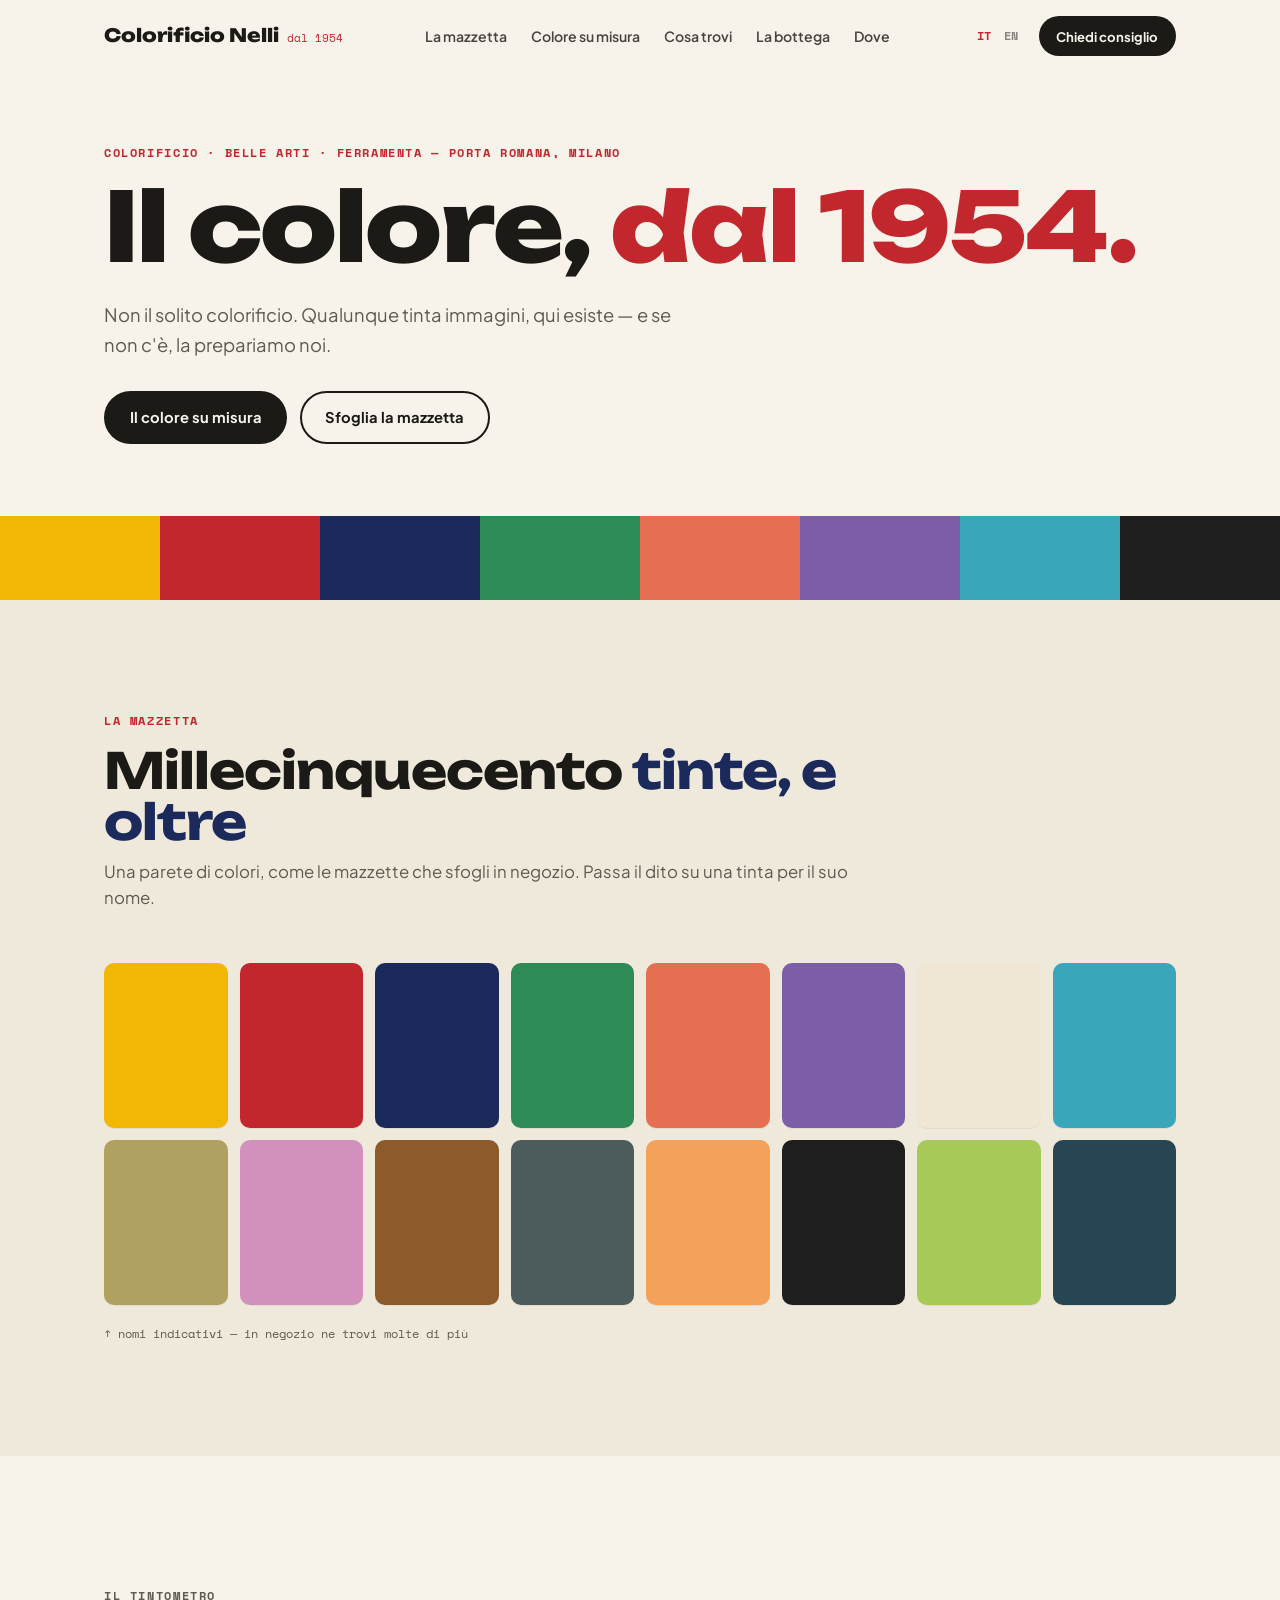
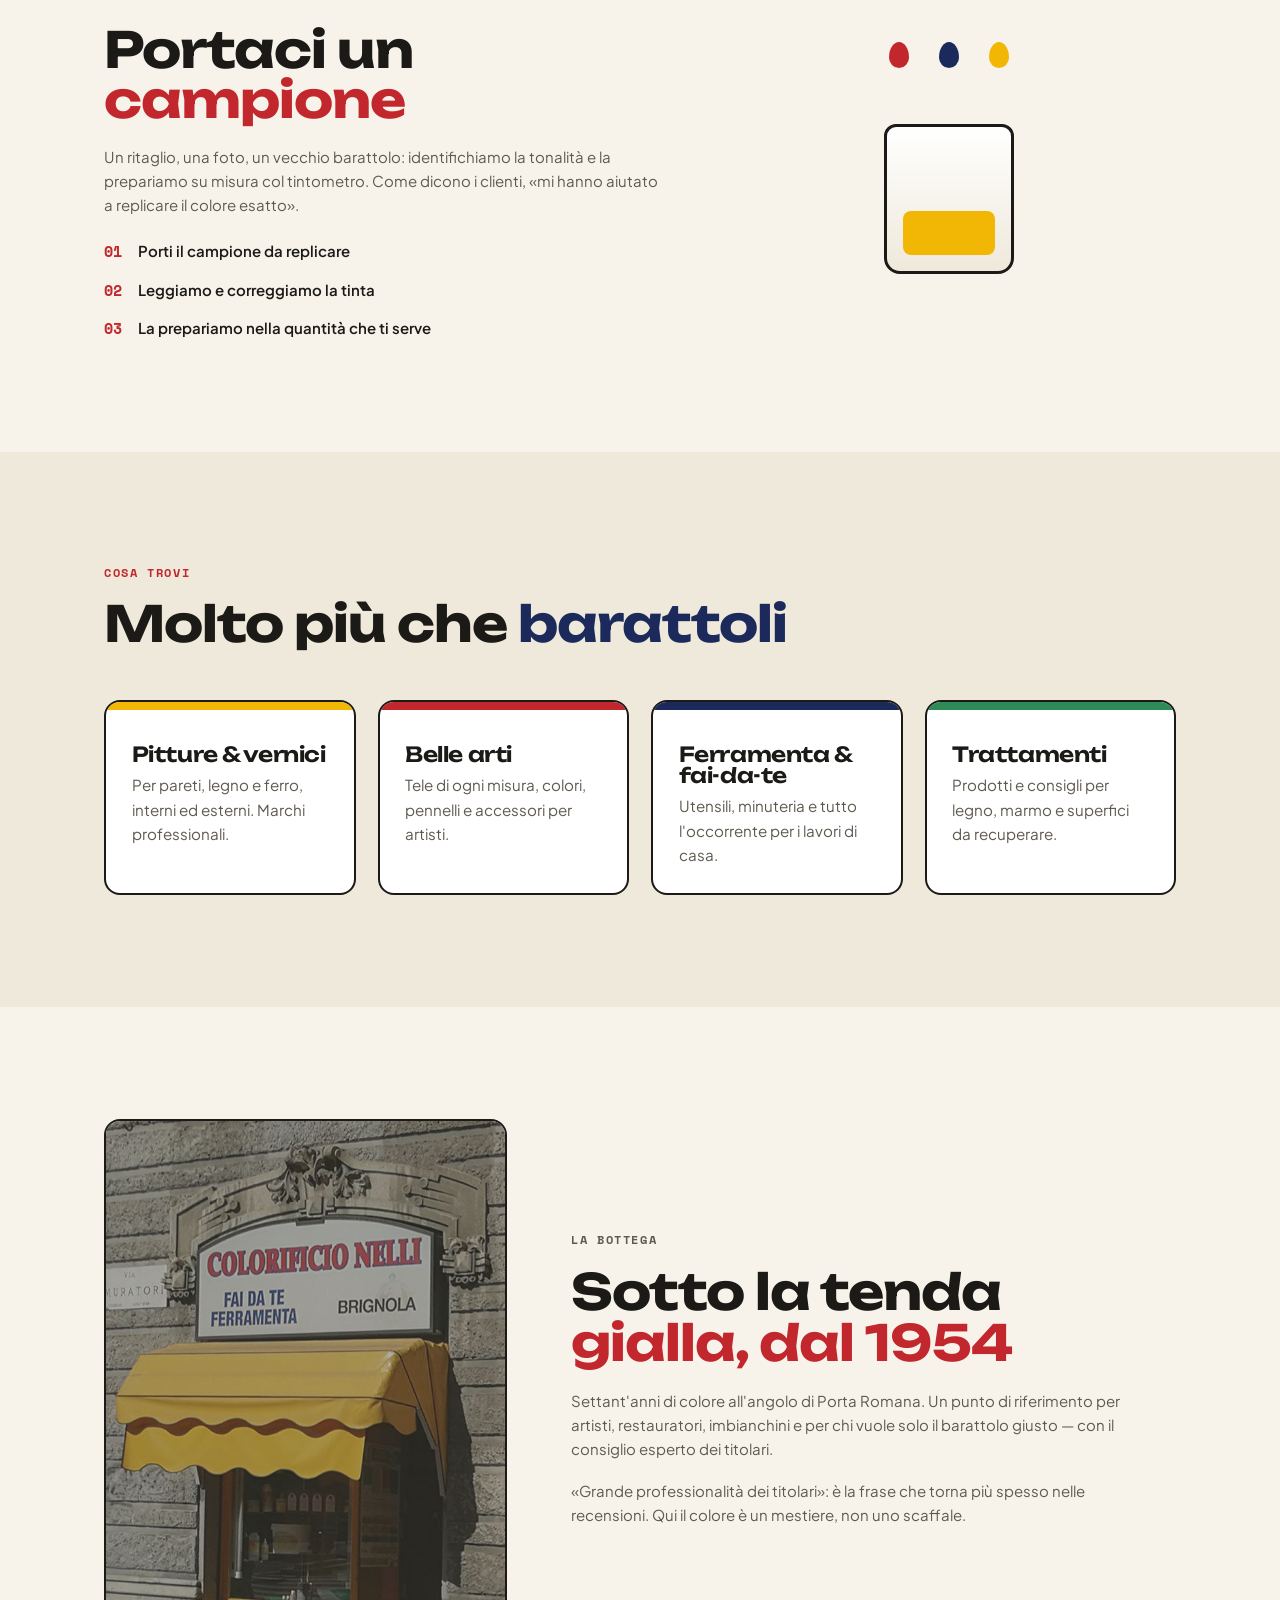
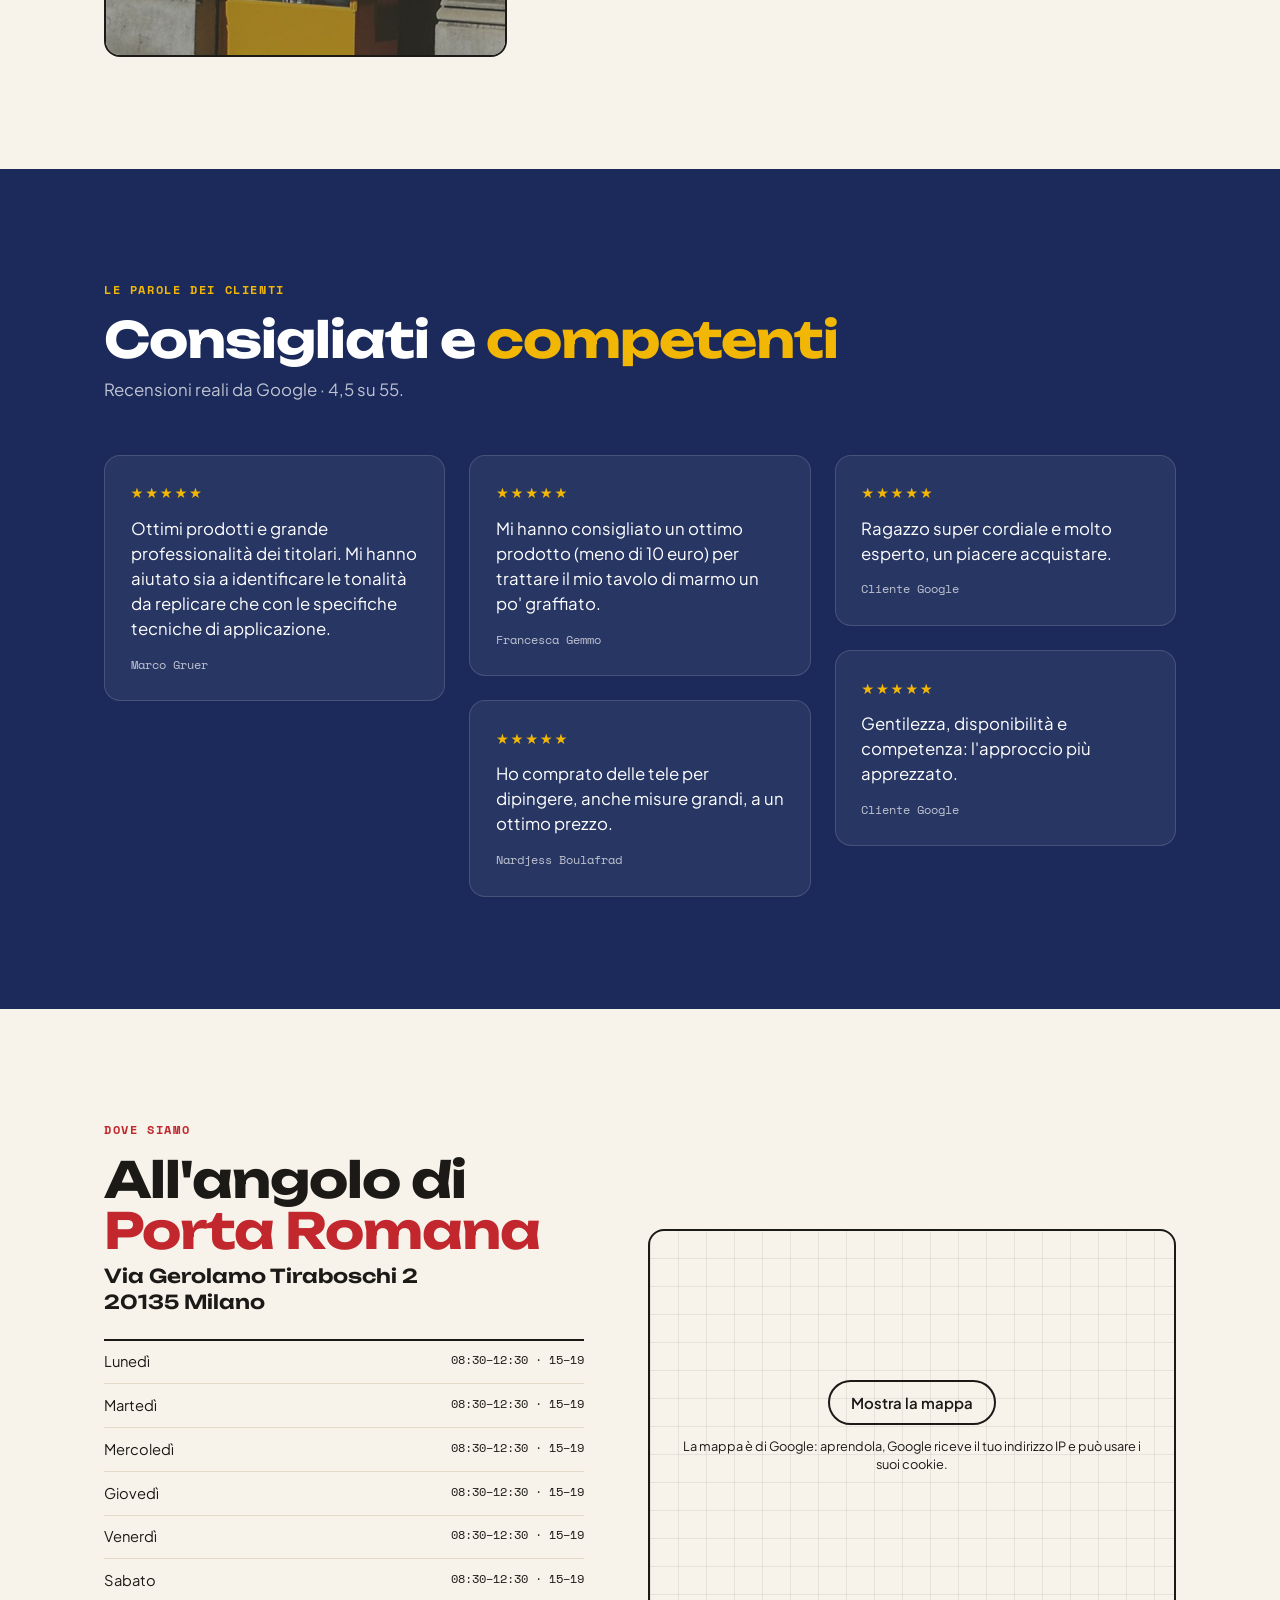
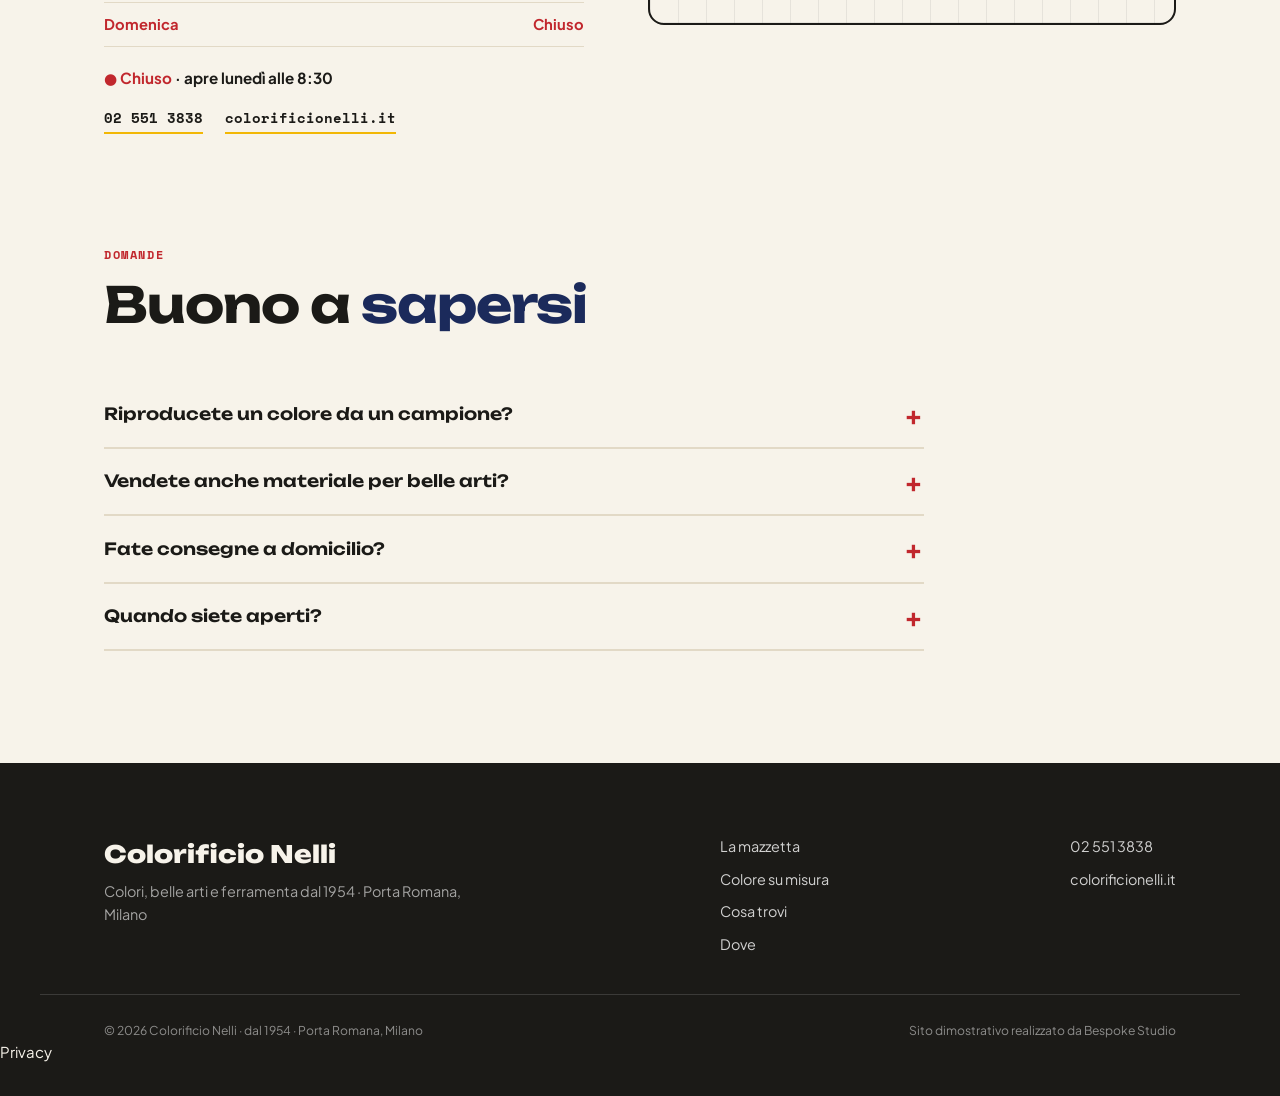
==== commit f772c247: "Privacy e pulizia: caratteri sul sito, mappa al clic, informativa, noindex - caratteri copiati nel s" ====
--- a/index.html
+++ b/index.html
@@ -3,6 +3,7 @@
 <head>
 <meta charset="utf-8">
 <meta name="viewport" content="width=device-width, initial-scale=1">
+<meta name="robots" content="noindex">
 <title>Colorificio Nelli — Colori, belle arti e ferramenta dal 1954 · Porta Romana, Milano</title>
 <meta name="description" content="Colorificio Nelli, dal 1954 a Porta Romana: pitture e vernici, tintometro e colore su misura, belle arti, ferramenta e fai-da-te. Non il solito colorificio.">
 <link rel="canonical" href="https://rotenzark.github.io/colorificio-nelli/">
@@ -16,9 +17,7 @@
 <link rel="icon" href="img/favicon.svg" type="image/svg+xml">
 <link rel="icon" href="img/favicon-32.png" sizes="32x32" type="image/png">
 <link rel="apple-touch-icon" href="img/apple-touch-icon.png">
-<link rel="preconnect" href="https://fonts.googleapis.com">
-<link rel="preconnect" href="https://fonts.gstatic.com" crossorigin>
-<link href="https://fonts.googleapis.com/css2?family=Unbounded:wght@600;700;800&family=Plus+Jakarta+Sans:wght@400;500;600;700&family=Space+Mono:wght@400;700&display=swap" rel="stylesheet">
+<link rel="stylesheet" href="fonts/fonts.css?v=1">
 <link rel="stylesheet" href="css/style.css?v=1">
 <script>document.documentElement.className = document.documentElement.className.replace('no-js','js');</script>
 <script type="application/ld+json">
@@ -30,14 +29,49 @@
   "description": "Colorificio, belle arti e ferramenta dal 1954 a Porta Romana, Milano. Pitture, vernici, tintometro e colore su misura.",
   "image": "https://rotenzark.github.io/colorificio-nelli/img/og-image.jpg",
   "url": "https://rotenzark.github.io/colorificio-nelli/",
-  "telephone": "+390255153838",
+  "telephone": "+39025513838",
   "foundingDate": "1954",
   "priceRange": "€€",
-  "address": { "@type": "PostalAddress", "streetAddress": "Via Gerolamo Tiraboschi 2", "postalCode": "20135", "addressLocality": "Milano", "addressCountry": "IT" },
-  "geo": { "@type": "GeoCoordinates", "latitude": 45.4519782, "longitude": 9.2086396 },
-  "openingHoursSpecification": [{ "@type": "OpeningHoursSpecification", "dayOfWeek": ["Monday","Tuesday","Wednesday","Thursday","Friday","Saturday"], "opens": "08:30", "closes": "12:30" },
-    { "@type": "OpeningHoursSpecification", "dayOfWeek": ["Monday","Tuesday","Wednesday","Thursday","Friday","Saturday"], "opens": "15:00", "closes": "19:00" }],
-  "aggregateRating": { "@type": "AggregateRating", "ratingValue": "4.5", "reviewCount": "55" }
+  "address": {
+    "@type": "PostalAddress",
+    "streetAddress": "Via Gerolamo Tiraboschi 2",
+    "postalCode": "20135",
+    "addressLocality": "Milano",
+    "addressCountry": "IT"
+  },
+  "geo": {
+    "@type": "GeoCoordinates",
+    "latitude": 45.4519782,
+    "longitude": 9.2086396
+  },
+  "openingHoursSpecification": [
+    {
+      "@type": "OpeningHoursSpecification",
+      "dayOfWeek": [
+        "Monday",
+        "Tuesday",
+        "Wednesday",
+        "Thursday",
+        "Friday",
+        "Saturday"
+      ],
+      "opens": "08:30",
+      "closes": "12:30"
+    },
+    {
+      "@type": "OpeningHoursSpecification",
+      "dayOfWeek": [
+        "Monday",
+        "Tuesday",
+        "Wednesday",
+        "Thursday",
+        "Friday",
+        "Saturday"
+      ],
+      "opens": "15:00",
+      "closes": "19:00"
+    }
+  ]
 }
 </script>
 <script type="application/ld+json">
@@ -74,7 +108,7 @@
         <button type="button" class="lang__btn is-active" data-lang="it" aria-pressed="true">IT</button>
         <button type="button" class="lang__btn" data-lang="en" aria-pressed="false">EN</button>
       </div>
-      <a class="btn btn--ink head__cta" href="tel:+390255153838" data-i18n="cta.advice">Chiedi consiglio</a>
+      <a class="btn btn--ink head__cta" href="tel:+39025513838" data-i18n="cta.advice">Chiedi consiglio</a>
       <button type="button" class="burger" id="burger" aria-label="Menu" aria-expanded="false" aria-controls="nav"><span></span><span></span></button>
     </div>
   </div>
@@ -210,12 +244,12 @@
         </ul>
         <p class="where__status reveal" id="status" aria-live="polite"></p>
         <div class="where__links reveal">
-          <a href="tel:+390255153838">02 551 3838</a>
+          <a href="tel:+39025513838">02 551 3838</a>
           <a href="https://www.colorificionelli.it" target="_blank" rel="noopener">colorificionelli.it</a>
         </div>
       </div>
       <div class="where__map reveal">
-        <iframe title="Mappa Colorificio Nelli" src="https://www.google.com/maps?q=Via%20Gerolamo%20Tiraboschi%202%20Milano&output=embed" loading="lazy" referrerpolicy="no-referrer-when-downgrade"></iframe>
+        <div class="mappa-clic" data-mappa-clic style="--mappa-h: 320px"><template><iframe title="Mappa Colorificio Nelli" src="https://www.google.com/maps?q=Via%20Gerolamo%20Tiraboschi%202%20Milano&output=embed" loading="lazy" referrerpolicy="no-referrer-when-downgrade"></iframe></template><div class="mappa-clic__velo"><a class="mappa-clic__btn" href="https://www.google.com/maps/search/?api=1&amp;query=Via%20Gerolamo%20Tiraboschi%202%20Milano" target="_blank" rel="noopener">Mostra la mappa</a><p class="mappa-clic__nota">La mappa è di Google: aprendola, Google riceve il tuo indirizzo IP e può usare i suoi cookie.</p></div></div>
       </div>
     </div>
   </section>
@@ -250,7 +284,7 @@
       <a href="#dove" data-i18n="nav.where">Dove</a>
     </nav>
     <div class="foot__social">
-      <a href="tel:+390255153838">02 551 3838</a>
+      <a href="tel:+39025513838">02 551 3838</a>
       <a href="https://www.colorificionelli.it" target="_blank" rel="noopener">colorificionelli.it</a>
     </div>
   </div>
@@ -258,10 +292,11 @@
     <span>© <span id="year">2026</span> Colorificio Nelli · dal 1954 · Porta Romana, Milano</span>
     <span class="foot__demo" data-i18n="foot.demo">Sito dimostrativo realizzato da Bespoke Studio</span>
   </div>
+  <p class="privacy-link"><a href="privacy.html">Privacy</a></p>
 </footer>
 
 <div class="actionbar" aria-hidden="false">
-  <a href="tel:+390255153838" data-i18n="ab.call">Chiama</a>
+  <a href="tel:+39025513838" data-i18n="ab.call">Chiama</a>
   <a href="#dove" data-i18n="ab.where">Dove</a>
   <a class="actionbar__cta" href="#colore" data-i18n="ab.tint">Colore su misura</a>
 </div>
@@ -270,5 +305,6 @@
 <div class="tip mono" id="tip" aria-hidden="true"></div>
 
 <script src="js/main.js?v=1"></script>
+<script src="js/mappa-clic.js?v=1" defer></script>
 </body>
 </html>
--- a/fonts/fonts.css
+++ b/fonts/fonts.css
@@ -0,0 +1,334 @@
+/* Caratteri ospitati sul sito: nessuna richiesta a Google Fonts o Fontshare (giro privacy 1/10/2026). Licenze in LICENSE.txt. */
+/* cyrillic-ext */
+@font-face {
+  font-family: 'Plus Jakarta Sans';
+  font-style: normal;
+  font-weight: 400;
+  font-display: swap;
+  src: url(plusjakartasans-v12-LDIoaomQNQcsA88c7O9yZ4KMCoOg4Ko70yyygA.woff2) format('woff2');
+  unicode-range: U+0460-052F, U+1C80-1C8A, U+20B4, U+2DE0-2DFF, U+A640-A69F, U+FE2E-FE2F;
+}
+/* vietnamese */
+@font-face {
+  font-family: 'Plus Jakarta Sans';
+  font-style: normal;
+  font-weight: 400;
+  font-display: swap;
+  src: url(plusjakartasans-v12-LDIoaomQNQcsA88c7O9yZ4KMCoOg4Ko50yyygA.woff2) format('woff2');
+  unicode-range: U+0102-0103, U+0110-0111, U+0128-0129, U+0168-0169, U+01A0-01A1, U+01AF-01B0, U+0300-0301, U+0303-0304, U+0308-0309, U+0323, U+0329, U+1EA0-1EF9, U+20AB;
+}
+/* latin-ext */
+@font-face {
+  font-family: 'Plus Jakarta Sans';
+  font-style: normal;
+  font-weight: 400;
+  font-display: swap;
+  src: url(plusjakartasans-v12-LDIoaomQNQcsA88c7O9yZ4KMCoOg4Ko40yyygA.woff2) format('woff2');
+  unicode-range: U+0100-02BA, U+02BD-02C5, U+02C7-02CC, U+02CE-02D7, U+02DD-02FF, U+0304, U+0308, U+0329, U+1D00-1DBF, U+1E00-1E9F, U+1EF2-1EFF, U+2020, U+20A0-20AB, U+20AD-20C0, U+2113, U+2C60-2C7F, U+A720-A7FF;
+}
+/* latin */
+@font-face {
+  font-family: 'Plus Jakarta Sans';
+  font-style: normal;
+  font-weight: 400;
+  font-display: swap;
+  src: url(plusjakartasans-v12-LDIoaomQNQcsA88c7O9yZ4KMCoOg4Ko20yw.woff2) format('woff2');
+  unicode-range: U+0000-00FF, U+0131, U+0152-0153, U+02BB-02BC, U+02C6, U+02DA, U+02DC, U+0304, U+0308, U+0329, U+2000-206F, U+20AC, U+2122, U+2191, U+2193, U+2212, U+2215, U+FEFF, U+FFFD;
+}
+/* cyrillic-ext */
+@font-face {
+  font-family: 'Plus Jakarta Sans';
+  font-style: normal;
+  font-weight: 500;
+  font-display: swap;
+  src: url(plusjakartasans-v12-LDIoaomQNQcsA88c7O9yZ4KMCoOg4Ko70yyygA.woff2) format('woff2');
+  unicode-range: U+0460-052F, U+1C80-1C8A, U+20B4, U+2DE0-2DFF, U+A640-A69F, U+FE2E-FE2F;
+}
+/* vietnamese */
+@font-face {
+  font-family: 'Plus Jakarta Sans';
+  font-style: normal;
+  font-weight: 500;
+  font-display: swap;
+  src: url(plusjakartasans-v12-LDIoaomQNQcsA88c7O9yZ4KMCoOg4Ko50yyygA.woff2) format('woff2');
+  unicode-range: U+0102-0103, U+0110-0111, U+0128-0129, U+0168-0169, U+01A0-01A1, U+01AF-01B0, U+0300-0301, U+0303-0304, U+0308-0309, U+0323, U+0329, U+1EA0-1EF9, U+20AB;
+}
+/* latin-ext */
+@font-face {
+  font-family: 'Plus Jakarta Sans';
+  font-style: normal;
+  font-weight: 500;
+  font-display: swap;
+  src: url(plusjakartasans-v12-LDIoaomQNQcsA88c7O9yZ4KMCoOg4Ko40yyygA.woff2) format('woff2');
+  unicode-range: U+0100-02BA, U+02BD-02C5, U+02C7-02CC, U+02CE-02D7, U+02DD-02FF, U+0304, U+0308, U+0329, U+1D00-1DBF, U+1E00-1E9F, U+1EF2-1EFF, U+2020, U+20A0-20AB, U+20AD-20C0, U+2113, U+2C60-2C7F, U+A720-A7FF;
+}
+/* latin */
+@font-face {
+  font-family: 'Plus Jakarta Sans';
+  font-style: normal;
+  font-weight: 500;
+  font-display: swap;
+  src: url(plusjakartasans-v12-LDIoaomQNQcsA88c7O9yZ4KMCoOg4Ko20yw.woff2) format('woff2');
+  unicode-range: U+0000-00FF, U+0131, U+0152-0153, U+02BB-02BC, U+02C6, U+02DA, U+02DC, U+0304, U+0308, U+0329, U+2000-206F, U+20AC, U+2122, U+2191, U+2193, U+2212, U+2215, U+FEFF, U+FFFD;
+}
+/* cyrillic-ext */
+@font-face {
+  font-family: 'Plus Jakarta Sans';
+  font-style: normal;
+  font-weight: 600;
+  font-display: swap;
+  src: url(plusjakartasans-v12-LDIoaomQNQcsA88c7O9yZ4KMCoOg4Ko70yyygA.woff2) format('woff2');
+  unicode-range: U+0460-052F, U+1C80-1C8A, U+20B4, U+2DE0-2DFF, U+A640-A69F, U+FE2E-FE2F;
+}
+/* vietnamese */
+@font-face {
+  font-family: 'Plus Jakarta Sans';
+  font-style: normal;
+  font-weight: 600;
+  font-display: swap;
+  src: url(plusjakartasans-v12-LDIoaomQNQcsA88c7O9yZ4KMCoOg4Ko50yyygA.woff2) format('woff2');
+  unicode-range: U+0102-0103, U+0110-0111, U+0128-0129, U+0168-0169, U+01A0-01A1, U+01AF-01B0, U+0300-0301, U+0303-0304, U+0308-0309, U+0323, U+0329, U+1EA0-1EF9, U+20AB;
+}
+/* latin-ext */
+@font-face {
+  font-family: 'Plus Jakarta Sans';
+  font-style: normal;
+  font-weight: 600;
+  font-display: swap;
+  src: url(plusjakartasans-v12-LDIoaomQNQcsA88c7O9yZ4KMCoOg4Ko40yyygA.woff2) format('woff2');
+  unicode-range: U+0100-02BA, U+02BD-02C5, U+02C7-02CC, U+02CE-02D7, U+02DD-02FF, U+0304, U+0308, U+0329, U+1D00-1DBF, U+1E00-1E9F, U+1EF2-1EFF, U+2020, U+20A0-20AB, U+20AD-20C0, U+2113, U+2C60-2C7F, U+A720-A7FF;
+}
+/* latin */
+@font-face {
+  font-family: 'Plus Jakarta Sans';
+  font-style: normal;
+  font-weight: 600;
+  font-display: swap;
+  src: url(plusjakartasans-v12-LDIoaomQNQcsA88c7O9yZ4KMCoOg4Ko20yw.woff2) format('woff2');
+  unicode-range: U+0000-00FF, U+0131, U+0152-0153, U+02BB-02BC, U+02C6, U+02DA, U+02DC, U+0304, U+0308, U+0329, U+2000-206F, U+20AC, U+2122, U+2191, U+2193, U+2212, U+2215, U+FEFF, U+FFFD;
+}
+/* cyrillic-ext */
+@font-face {
+  font-family: 'Plus Jakarta Sans';
+  font-style: normal;
+  font-weight: 700;
+  font-display: swap;
+  src: url(plusjakartasans-v12-LDIoaomQNQcsA88c7O9yZ4KMCoOg4Ko70yyygA.woff2) format('woff2');
+  unicode-range: U+0460-052F, U+1C80-1C8A, U+20B4, U+2DE0-2DFF, U+A640-A69F, U+FE2E-FE2F;
+}
+/* vietnamese */
+@font-face {
+  font-family: 'Plus Jakarta Sans';
+  font-style: normal;
+  font-weight: 700;
+  font-display: swap;
+  src: url(plusjakartasans-v12-LDIoaomQNQcsA88c7O9yZ4KMCoOg4Ko50yyygA.woff2) format('woff2');
+  unicode-range: U+0102-0103, U+0110-0111, U+0128-0129, U+0168-0169, U+01A0-01A1, U+01AF-01B0, U+0300-0301, U+0303-0304, U+0308-0309, U+0323, U+0329, U+1EA0-1EF9, U+20AB;
+}
+/* latin-ext */
+@font-face {
+  font-family: 'Plus Jakarta Sans';
+  font-style: normal;
+  font-weight: 700;
+  font-display: swap;
+  src: url(plusjakartasans-v12-LDIoaomQNQcsA88c7O9yZ4KMCoOg4Ko40yyygA.woff2) format('woff2');
+  unicode-range: U+0100-02BA, U+02BD-02C5, U+02C7-02CC, U+02CE-02D7, U+02DD-02FF, U+0304, U+0308, U+0329, U+1D00-1DBF, U+1E00-1E9F, U+1EF2-1EFF, U+2020, U+20A0-20AB, U+20AD-20C0, U+2113, U+2C60-2C7F, U+A720-A7FF;
+}
+/* latin */
+@font-face {
+  font-family: 'Plus Jakarta Sans';
+  font-style: normal;
+  font-weight: 700;
+  font-display: swap;
+  src: url(plusjakartasans-v12-LDIoaomQNQcsA88c7O9yZ4KMCoOg4Ko20yw.woff2) format('woff2');
+  unicode-range: U+0000-00FF, U+0131, U+0152-0153, U+02BB-02BC, U+02C6, U+02DA, U+02DC, U+0304, U+0308, U+0329, U+2000-206F, U+20AC, U+2122, U+2191, U+2193, U+2212, U+2215, U+FEFF, U+FFFD;
+}
+/* vietnamese */
+@font-face {
+  font-family: 'Space Mono';
+  font-style: normal;
+  font-weight: 400;
+  font-display: swap;
+  src: url(spacemono-v17-i7dPIFZifjKcF5UAWdDRYE58RWq7.woff2) format('woff2');
+  unicode-range: U+0102-0103, U+0110-0111, U+0128-0129, U+0168-0169, U+01A0-01A1, U+01AF-01B0, U+0300-0301, U+0303-0304, U+0308-0309, U+0323, U+0329, U+1EA0-1EF9, U+20AB;
+}
+/* latin-ext */
+@font-face {
+  font-family: 'Space Mono';
+  font-style: normal;
+  font-weight: 400;
+  font-display: swap;
+  src: url(spacemono-v17-i7dPIFZifjKcF5UAWdDRYE98RWq7.woff2) format('woff2');
+  unicode-range: U+0100-02BA, U+02BD-02C5, U+02C7-02CC, U+02CE-02D7, U+02DD-02FF, U+0304, U+0308, U+0329, U+1D00-1DBF, U+1E00-1E9F, U+1EF2-1EFF, U+2020, U+20A0-20AB, U+20AD-20C0, U+2113, U+2C60-2C7F, U+A720-A7FF;
+}
+/* latin */
+@font-face {
+  font-family: 'Space Mono';
+  font-style: normal;
+  font-weight: 400;
+  font-display: swap;
+  src: url(spacemono-v17-i7dPIFZifjKcF5UAWdDRYEF8RQ.woff2) format('woff2');
+  unicode-range: U+0000-00FF, U+0131, U+0152-0153, U+02BB-02BC, U+02C6, U+02DA, U+02DC, U+0304, U+0308, U+0329, U+2000-206F, U+20AC, U+2122, U+2191, U+2193, U+2212, U+2215, U+FEFF, U+FFFD;
+}
+/* vietnamese */
+@font-face {
+  font-family: 'Space Mono';
+  font-style: normal;
+  font-weight: 700;
+  font-display: swap;
+  src: url(spacemono-v17-i7dMIFZifjKcF5UAWdDRaPpZUFqaHjyV.woff2) format('woff2');
+  unicode-range: U+0102-0103, U+0110-0111, U+0128-0129, U+0168-0169, U+01A0-01A1, U+01AF-01B0, U+0300-0301, U+0303-0304, U+0308-0309, U+0323, U+0329, U+1EA0-1EF9, U+20AB;
+}
+/* latin-ext */
+@font-face {
+  font-family: 'Space Mono';
+  font-style: normal;
+  font-weight: 700;
+  font-display: swap;
+  src: url(spacemono-v17-i7dMIFZifjKcF5UAWdDRaPpZUFuaHjyV.woff2) format('woff2');
+  unicode-range: U+0100-02BA, U+02BD-02C5, U+02C7-02CC, U+02CE-02D7, U+02DD-02FF, U+0304, U+0308, U+0329, U+1D00-1DBF, U+1E00-1E9F, U+1EF2-1EFF, U+2020, U+20A0-20AB, U+20AD-20C0, U+2113, U+2C60-2C7F, U+A720-A7FF;
+}
+/* latin */
+@font-face {
+  font-family: 'Space Mono';
+  font-style: normal;
+  font-weight: 700;
+  font-display: swap;
+  src: url(spacemono-v17-i7dMIFZifjKcF5UAWdDRaPpZUFWaHg.woff2) format('woff2');
+  unicode-range: U+0000-00FF, U+0131, U+0152-0153, U+02BB-02BC, U+02C6, U+02DA, U+02DC, U+0304, U+0308, U+0329, U+2000-206F, U+20AC, U+2122, U+2191, U+2193, U+2212, U+2215, U+FEFF, U+FFFD;
+}
+/* cyrillic-ext */
+@font-face {
+  font-family: 'Unbounded';
+  font-style: normal;
+  font-weight: 600;
+  font-display: swap;
+  src: url(unbounded-v12-Yq6W-LOTXCb04q32xlpwtsZfrxE.woff2) format('woff2');
+  unicode-range: U+0460-052F, U+1C80-1C8A, U+20B4, U+2DE0-2DFF, U+A640-A69F, U+FE2E-FE2F;
+}
+/* cyrillic */
+@font-face {
+  font-family: 'Unbounded';
+  font-style: normal;
+  font-weight: 600;
+  font-display: swap;
+  src: url(unbounded-v12-Yq6W-LOTXCb04q32xlpwv8ZfrxE.woff2) format('woff2');
+  unicode-range: U+0301, U+0400-045F, U+0490-0491, U+04B0-04B1, U+2116;
+}
+/* vietnamese */
+@font-face {
+  font-family: 'Unbounded';
+  font-style: normal;
+  font-weight: 600;
+  font-display: swap;
+  src: url(unbounded-v12-Yq6W-LOTXCb04q32xlpwtMZfrxE.woff2) format('woff2');
+  unicode-range: U+0102-0103, U+0110-0111, U+0128-0129, U+0168-0169, U+01A0-01A1, U+01AF-01B0, U+0300-0301, U+0303-0304, U+0308-0309, U+0323, U+0329, U+1EA0-1EF9, U+20AB;
+}
+/* latin-ext */
+@font-face {
+  font-family: 'Unbounded';
+  font-style: normal;
+  font-weight: 600;
+  font-display: swap;
+  src: url(unbounded-v12-Yq6W-LOTXCb04q32xlpwtcZfrxE.woff2) format('woff2');
+  unicode-range: U+0100-02BA, U+02BD-02C5, U+02C7-02CC, U+02CE-02D7, U+02DD-02FF, U+0304, U+0308, U+0329, U+1D00-1DBF, U+1E00-1E9F, U+1EF2-1EFF, U+2020, U+20A0-20AB, U+20AD-20C0, U+2113, U+2C60-2C7F, U+A720-A7FF;
+}
+/* latin */
+@font-face {
+  font-family: 'Unbounded';
+  font-style: normal;
+  font-weight: 600;
+  font-display: swap;
+  src: url(unbounded-v12-Yq6W-LOTXCb04q32xlpwu8Zf.woff2) format('woff2');
+  unicode-range: U+0000-00FF, U+0131, U+0152-0153, U+02BB-02BC, U+02C6, U+02DA, U+02DC, U+0304, U+0308, U+0329, U+2000-206F, U+20AC, U+2122, U+2191, U+2193, U+2212, U+2215, U+FEFF, U+FFFD;
+}
+/* cyrillic-ext */
+@font-face {
+  font-family: 'Unbounded';
+  font-style: normal;
+  font-weight: 700;
+  font-display: swap;
+  src: url(unbounded-v12-Yq6W-LOTXCb04q32xlpwtsZfrxE.woff2) format('woff2');
+  unicode-range: U+0460-052F, U+1C80-1C8A, U+20B4, U+2DE0-2DFF, U+A640-A69F, U+FE2E-FE2F;
+}
+/* cyrillic */
+@font-face {
+  font-family: 'Unbounded';
+  font-style: normal;
+  font-weight: 700;
+  font-display: swap;
+  src: url(unbounded-v12-Yq6W-LOTXCb04q32xlpwv8ZfrxE.woff2) format('woff2');
+  unicode-range: U+0301, U+0400-045F, U+0490-0491, U+04B0-04B1, U+2116;
+}
+/* vietnamese */
+@font-face {
+  font-family: 'Unbounded';
+  font-style: normal;
+  font-weight: 700;
+  font-display: swap;
+  src: url(unbounded-v12-Yq6W-LOTXCb04q32xlpwtMZfrxE.woff2) format('woff2');
+  unicode-range: U+0102-0103, U+0110-0111, U+0128-0129, U+0168-0169, U+01A0-01A1, U+01AF-01B0, U+0300-0301, U+0303-0304, U+0308-0309, U+0323, U+0329, U+1EA0-1EF9, U+20AB;
+}
+/* latin-ext */
+@font-face {
+  font-family: 'Unbounded';
+  font-style: normal;
+  font-weight: 700;
+  font-display: swap;
+  src: url(unbounded-v12-Yq6W-LOTXCb04q32xlpwtcZfrxE.woff2) format('woff2');
+  unicode-range: U+0100-02BA, U+02BD-02C5, U+02C7-02CC, U+02CE-02D7, U+02DD-02FF, U+0304, U+0308, U+0329, U+1D00-1DBF, U+1E00-1E9F, U+1EF2-1EFF, U+2020, U+20A0-20AB, U+20AD-20C0, U+2113, U+2C60-2C7F, U+A720-A7FF;
+}
+/* latin */
+@font-face {
+  font-family: 'Unbounded';
+  font-style: normal;
+  font-weight: 700;
+  font-display: swap;
+  src: url(unbounded-v12-Yq6W-LOTXCb04q32xlpwu8Zf.woff2) format('woff2');
+  unicode-range: U+0000-00FF, U+0131, U+0152-0153, U+02BB-02BC, U+02C6, U+02DA, U+02DC, U+0304, U+0308, U+0329, U+2000-206F, U+20AC, U+2122, U+2191, U+2193, U+2212, U+2215, U+FEFF, U+FFFD;
+}
+/* cyrillic-ext */
+@font-face {
+  font-family: 'Unbounded';
+  font-style: normal;
+  font-weight: 800;
+  font-display: swap;
+  src: url(unbounded-v12-Yq6W-LOTXCb04q32xlpwtsZfrxE.woff2) format('woff2');
+  unicode-range: U+0460-052F, U+1C80-1C8A, U+20B4, U+2DE0-2DFF, U+A640-A69F, U+FE2E-FE2F;
+}
+/* cyrillic */
+@font-face {
+  font-family: 'Unbounded';
+  font-style: normal;
+  font-weight: 800;
+  font-display: swap;
+  src: url(unbounded-v12-Yq6W-LOTXCb04q32xlpwv8ZfrxE.woff2) format('woff2');
+  unicode-range: U+0301, U+0400-045F, U+0490-0491, U+04B0-04B1, U+2116;
+}
+/* vietnamese */
+@font-face {
+  font-family: 'Unbounded';
+  font-style: normal;
+  font-weight: 800;
+  font-display: swap;
+  src: url(unbounded-v12-Yq6W-LOTXCb04q32xlpwtMZfrxE.woff2) format('woff2');
+  unicode-range: U+0102-0103, U+0110-0111, U+0128-0129, U+0168-0169, U+01A0-01A1, U+01AF-01B0, U+0300-0301, U+0303-0304, U+0308-0309, U+0323, U+0329, U+1EA0-1EF9, U+20AB;
+}
+/* latin-ext */
+@font-face {
+  font-family: 'Unbounded';
+  font-style: normal;
+  font-weight: 800;
+  font-display: swap;
+  src: url(unbounded-v12-Yq6W-LOTXCb04q32xlpwtcZfrxE.woff2) format('woff2');
+  unicode-range: U+0100-02BA, U+02BD-02C5, U+02C7-02CC, U+02CE-02D7, U+02DD-02FF, U+0304, U+0308, U+0329, U+1D00-1DBF, U+1E00-1E9F, U+1EF2-1EFF, U+2020, U+20A0-20AB, U+20AD-20C0, U+2113, U+2C60-2C7F, U+A720-A7FF;
+}
+/* latin */
+@font-face {
+  font-family: 'Unbounded';
+  font-style: normal;
+  font-weight: 800;
+  font-display: swap;
+  src: url(unbounded-v12-Yq6W-LOTXCb04q32xlpwu8Zf.woff2) format('woff2');
+  unicode-range: U+0000-00FF, U+0131, U+0152-0153, U+02BB-02BC, U+02C6, U+02DA, U+02DC, U+0304, U+0308, U+0329, U+2000-206F, U+20AC, U+2122, U+2191, U+2193, U+2212, U+2215, U+FEFF, U+FFFD;
+}
--- a/css/style.css
+++ b/css/style.css
@@ -237,3 +237,12 @@
   .reveal{opacity:1!important;transform:none!important}
   .intro{display:none}
 }
+
+/*MAPPACLIC*/
+/* la mappa Google si carica solo al clic (giro privacy 1/10/2026) */
+.mappa-clic { display: flex; align-items: center; justify-content: center; width: 100%; height: 100%; min-height: var(--mappa-h, 320px); box-sizing: border-box; padding: 24px; text-align: center; background: repeating-linear-gradient(0deg, rgba(127, 127, 127, 0.14) 0 1px, transparent 1px 28px), repeating-linear-gradient(90deg, rgba(127, 127, 127, 0.14) 0 1px, transparent 1px 28px); }
+.mappa-clic__velo { display: flex; flex-direction: column; align-items: center; gap: 12px; max-width: 32em; }
+.mappa-clic__btn { display: inline-block; padding: 0.75em 1.4em; border: 2px solid currentColor; border-radius: 999px; color: inherit; font: inherit; font-weight: 600; line-height: 1.2; text-decoration: none; background: transparent; cursor: pointer; }
+.mappa-clic__btn:hover, .mappa-clic__btn:focus-visible { text-decoration: underline; }
+.mappa-clic__nota { margin: 0; font-size: 0.85em; line-height: 1.45; }
+/*/MAPPACLIC*/
